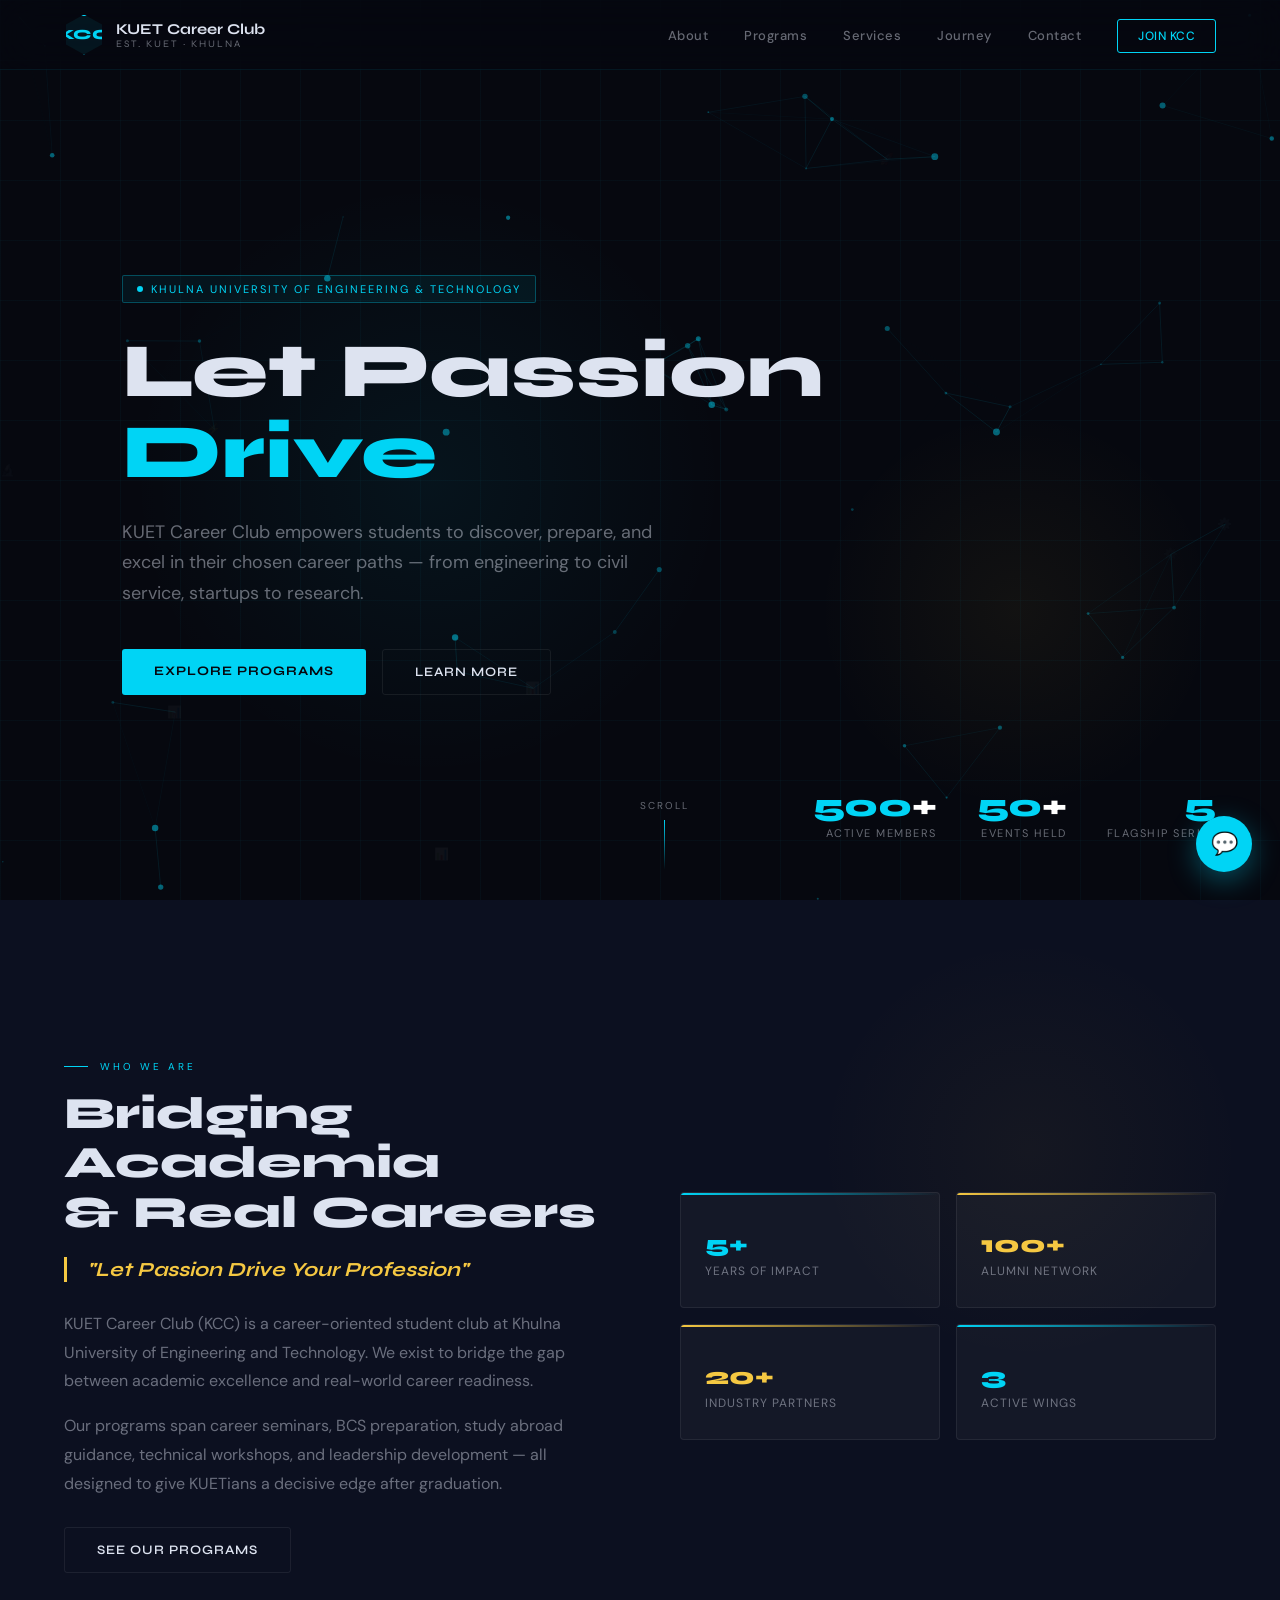
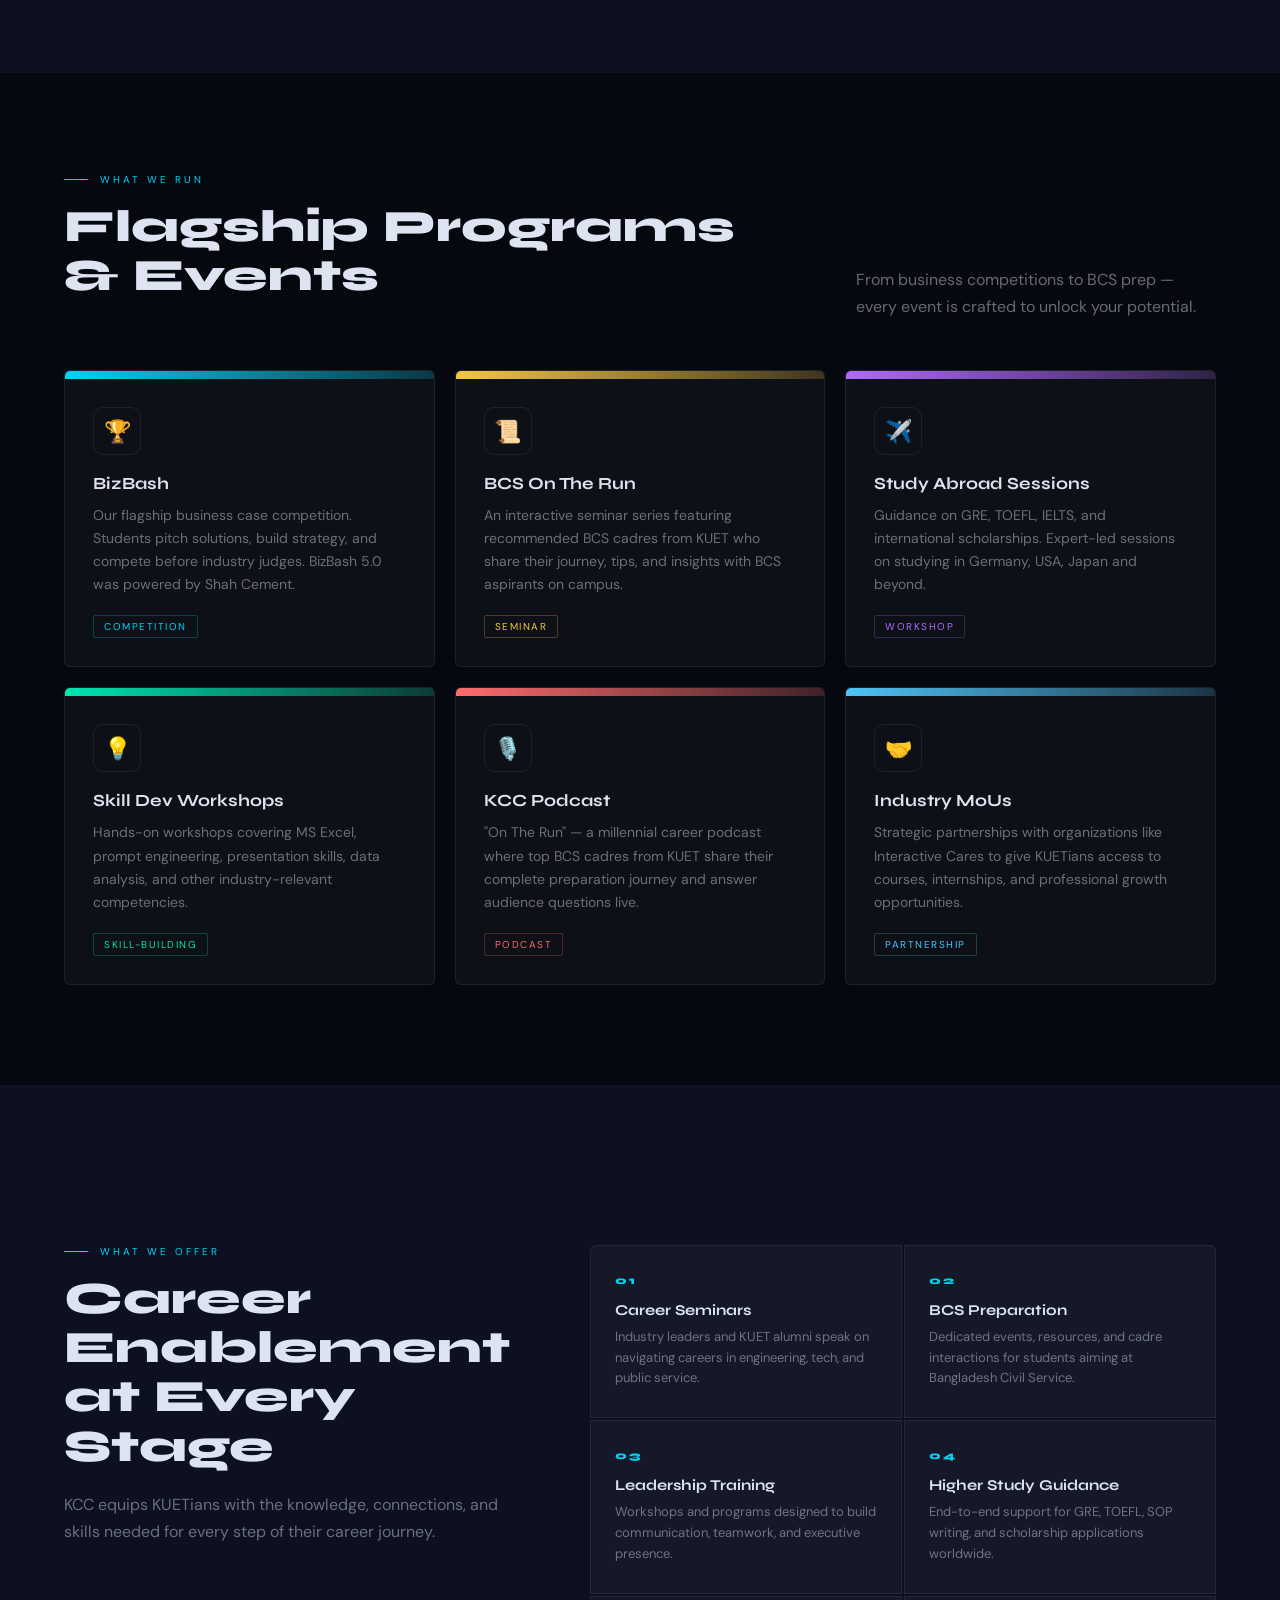
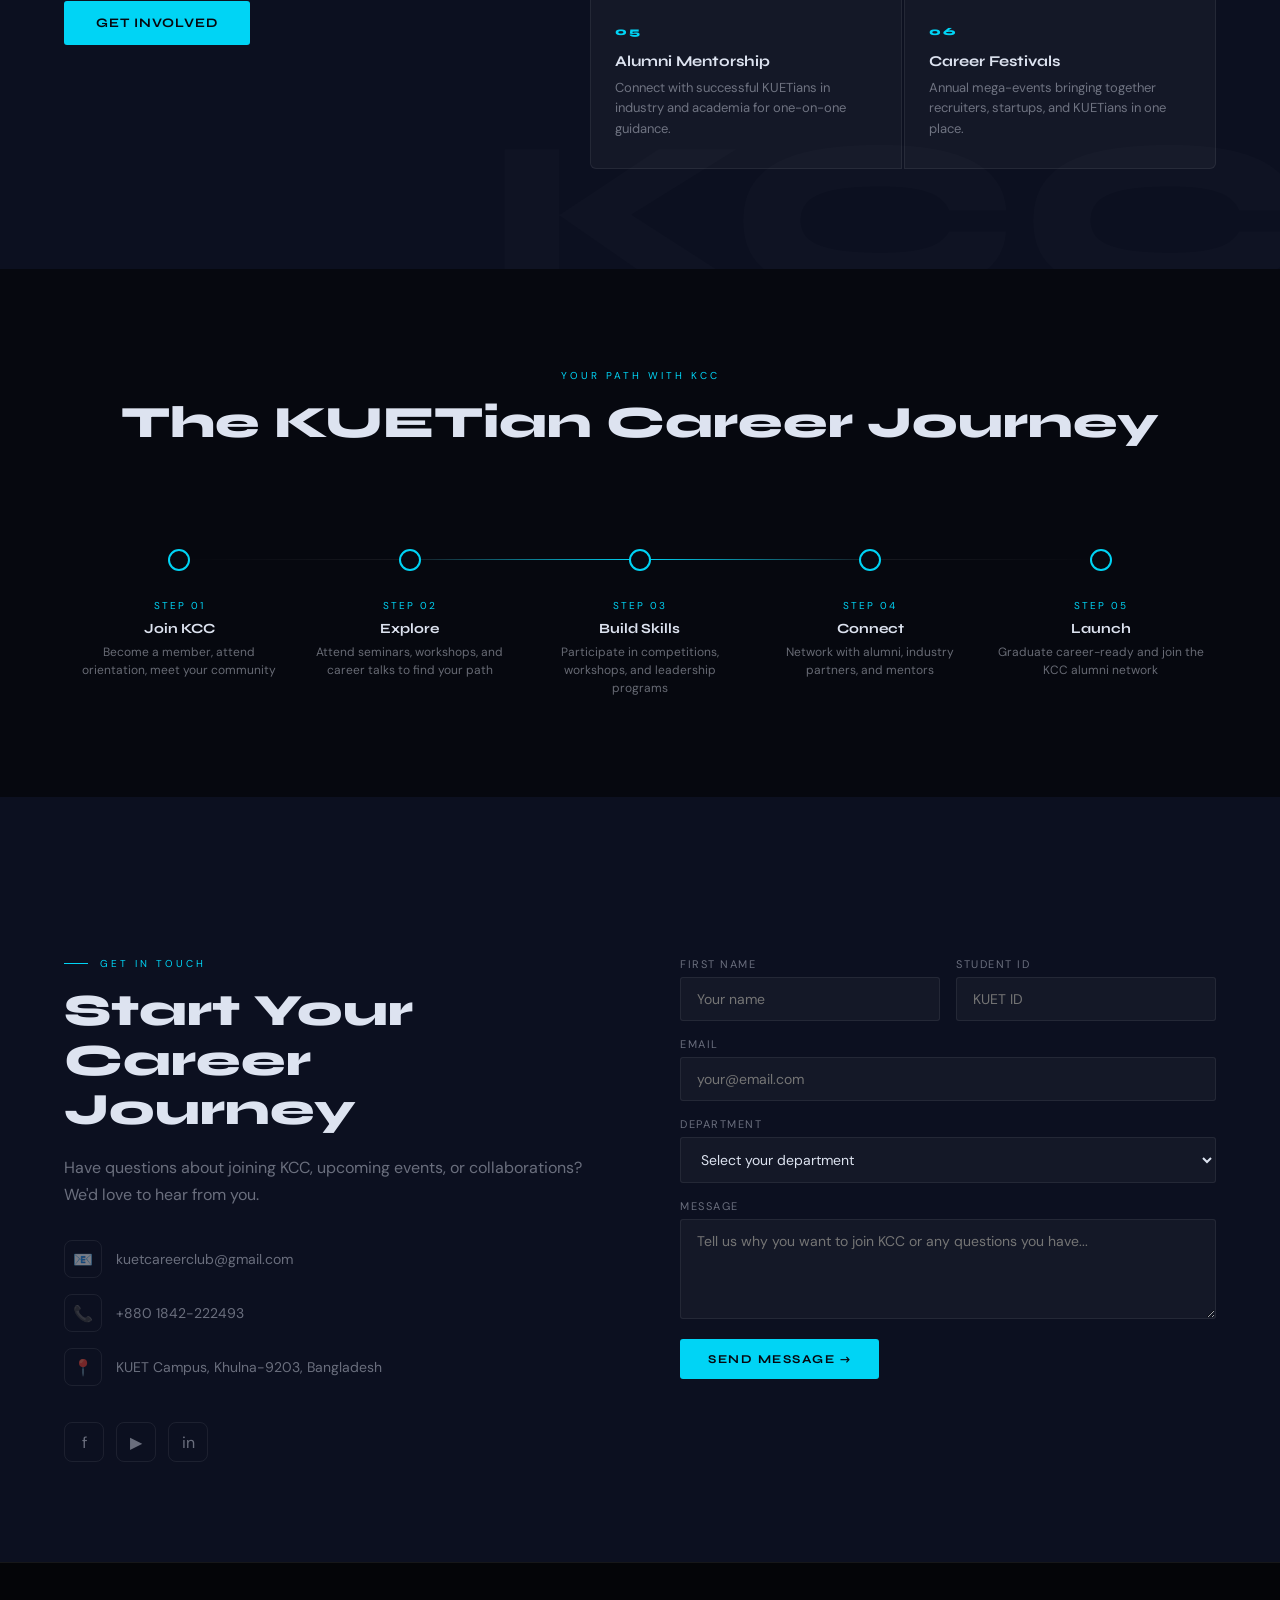
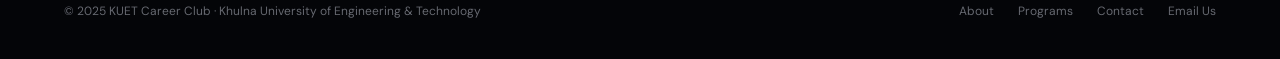
==== home.html @ a5e63f38 "Added portfolio with HTML,CSS,JS" ====
<!doctype html>
<html lang="en">
  <head>
    <meta charset="UTF-8" />
    <meta name="viewport" content="width=device-width, initial-scale=1.0" />
    <title>KUET Career Club — Let Passion Drive Your Profession</title>
    <link
      href="https://fonts.googleapis.com/css2?family=Syne:wght@400;600;700;800&family=DM+Sans:ital,opsz,wght@0,9..40,300;0,9..40,400;0,9..40,500;0,9..40,600;1,9..40,400&display=swap"
      rel="stylesheet"
    />
    <style>
      :root {
        --bg: #06080f;
        --surface: #0c1020;
        --card: rgba(255, 255, 255, 0.035);
        --card-border: rgba(255, 255, 255, 0.07);
        --cyan: #00d4f5;
        --gold: #f5c842;
        --text: #dde3f0;
        --muted: rgba(221, 227, 240, 0.45);
        --nav-h: 70px;
      }
      *,
      *::before,
      *::after {
        box-sizing: border-box;
        margin: 0;
        padding: 0;
      }
      html {
        scroll-behavior: smooth;
      }
      body {
        font-family: "DM Sans", sans-serif;
        background: var(--bg);
        color: var(--text);
        overflow-x: hidden;
        cursor: default;
      }
      h1,
      h2,
      h3,
      h4 {
        font-family: "Syne", sans-serif;
      }

      /* ─── SCROLLBAR ─── */
      ::-webkit-scrollbar {
        width: 4px;
      }
      ::-webkit-scrollbar-track {
        background: var(--bg);
      }
      ::-webkit-scrollbar-thumb {
        background: var(--cyan);
        border-radius: 2px;
      }

      /* ─── NAV ─── */
      nav {
        position: fixed;
        top: 0;
        left: 0;
        right: 0;
        z-index: 1000;
        height: var(--nav-h);
        display: flex;
        align-items: center;
        justify-content: space-between;
        padding: 0 5%;
        background: rgba(6, 8, 15, 0.6);
        backdrop-filter: blur(20px);
        border-bottom: 1px solid rgba(0, 212, 245, 0.08);
        transition: background 0.3s;
      }
      nav.scrolled {
        background: rgba(6, 8, 15, 0.92);
      }
      .nav-logo {
        display: flex;
        align-items: center;
        gap: 12px;
        text-decoration: none;
      }
      .nav-logo-mark {
        width: 40px;
        height: 40px;
        border: 1.5px solid var(--cyan);
        display: flex;
        align-items: center;
        justify-content: center;
        font-family: "Syne", sans-serif;
        font-weight: 800;
        font-size: 14px;
        color: var(--cyan);
        position: relative;
        clip-path: polygon(50% 0%, 95% 25%, 95% 75%, 50% 100%, 5% 75%, 5% 25%);
        background: rgba(0, 212, 245, 0.07);
        letter-spacing: 0.5px;
      }
      .nav-logo-text {
        font-family: "Syne", sans-serif;
        font-weight: 700;
        font-size: 15px;
        color: var(--text);
        line-height: 1.2;
      }
      .nav-logo-text span {
        display: block;
        font-size: 10px;
        color: var(--muted);
        font-weight: 400;
        letter-spacing: 2px;
        text-transform: uppercase;
      }
      .nav-links {
        display: flex;
        align-items: center;
        gap: 36px;
        list-style: none;
      }
      .nav-links a {
        color: var(--muted);
        text-decoration: none;
        font-size: 13px;
        letter-spacing: 0.5px;
        font-weight: 500;
        transition: color 0.2s;
        position: relative;
      }
      .nav-links a::after {
        content: "";
        position: absolute;
        bottom: -4px;
        left: 0;
        width: 0;
        height: 1px;
        background: var(--cyan);
        transition: width 0.25s;
      }
      .nav-links a:hover {
        color: var(--text);
      }
      .nav-links a:hover::after {
        width: 100%;
      }
      .nav-cta {
        background: transparent;
        border: 1px solid var(--cyan);
        color: var(--cyan) !important;
        padding: 8px 20px;
        border-radius: 3px;
        font-size: 12px !important;
        letter-spacing: 1px;
        text-transform: uppercase;
        transition:
          background 0.2s,
          color 0.2s !important;
        cursor: pointer;
        text-decoration: none;
      }
      .nav-cta:hover {
        background: var(--cyan) !important;
        color: var(--bg) !important;
      }
      .nav-cta::after {
        display: none !important;
      }

      /* ─── HERO ─── */
      #hero {
        position: relative;
        min-height: 100vh;
        display: flex;
        align-items: center;
        overflow: hidden;
      }
      #hero-canvas {
        position: absolute;
        inset: 0;
        width: 100%;
        height: 100%;
        pointer-events: none;
      }
      .hero-grid-overlay {
        position: absolute;
        inset: 0;
        background-image:
          linear-gradient(rgba(0, 212, 245, 0.03) 1px, transparent 1px),
          linear-gradient(90deg, rgba(0, 212, 245, 0.03) 1px, transparent 1px);
        background-size: 60px 60px;
        pointer-events: none;
      }
      .hero-glow {
        position: absolute;
        top: 20%;
        left: 10%;
        width: 600px;
        height: 600px;
        background: radial-gradient(
          circle,
          rgba(0, 212, 245, 0.06) 0%,
          transparent 70%
        );
        pointer-events: none;
      }
      .hero-glow-2 {
        position: absolute;
        bottom: 10%;
        right: 5%;
        width: 400px;
        height: 400px;
        background: radial-gradient(
          circle,
          rgba(245, 200, 66, 0.05) 0%,
          transparent 70%
        );
        pointer-events: none;
      }
      .hero-content {
        position: relative;
        z-index: 2;
        padding: 0 5%;
        padding-top: var(--nav-h);
        max-width: 900px;
      }
      .hero-badge {
        display: inline-flex;
        align-items: center;
        gap: 8px;
        border: 1px solid rgba(0, 212, 245, 0.3);
        background: rgba(0, 212, 245, 0.06);
        padding: 6px 14px;
        border-radius: 2px;
        font-size: 11px;
        letter-spacing: 2px;
        text-transform: uppercase;
        color: var(--cyan);
        margin-bottom: 28px;
        animation: fadeUp 0.8s ease both;
      }
      .hero-badge-dot {
        width: 6px;
        height: 6px;
        border-radius: 50%;
        background: var(--cyan);
        animation: pulse 2s infinite;
      }
      @keyframes pulse {
        0%,
        100% {
          opacity: 1;
          transform: scale(1);
        }
        50% {
          opacity: 0.4;
          transform: scale(0.7);
        }
      }
      .hero-title {
        font-size: clamp(42px, 6vw, 80px);
        font-weight: 800;
        line-height: 1.05;
        margin-bottom: 24px;
        animation: fadeUp 0.8s 0.1s ease both;
      }
      .hero-title .line {
        display: block;
      }
      .hero-title .accent {
        color: var(--cyan);
        position: relative;
      }
      .hero-title .gold {
        color: var(--gold);
      }
      .hero-sub {
        font-size: 18px;
        color: var(--muted);
        line-height: 1.7;
        max-width: 540px;
        margin-bottom: 40px;
        animation: fadeUp 0.8s 0.2s ease both;
      }
      .hero-actions {
        display: flex;
        gap: 16px;
        flex-wrap: wrap;
        animation: fadeUp 0.8s 0.3s ease both;
      }
      .btn-primary {
        background: var(--cyan);
        color: #06080f;
        padding: 14px 32px;
        border: none;
        font-family: "Syne", sans-serif;
        font-weight: 700;
        font-size: 13px;
        letter-spacing: 1px;
        text-transform: uppercase;
        cursor: pointer;
        border-radius: 3px;
        text-decoration: none;
        display: inline-block;
        transition:
          transform 0.2s,
          box-shadow 0.2s;
      }
      .btn-primary:hover {
        transform: translateY(-2px);
        box-shadow: 0 12px 30px rgba(0, 212, 245, 0.25);
      }
      .btn-secondary {
        background: transparent;
        color: var(--text);
        padding: 14px 32px;
        border: 1px solid var(--card-border);
        font-family: "Syne", sans-serif;
        font-weight: 600;
        font-size: 13px;
        letter-spacing: 1px;
        text-transform: uppercase;
        cursor: pointer;
        border-radius: 3px;
        text-decoration: none;
        display: inline-block;
        transition:
          border-color 0.2s,
          color 0.2s;
      }
      .btn-secondary:hover {
        border-color: rgba(255, 255, 255, 0.3);
        color: white;
      }
      .hero-stats {
        position: absolute;
        bottom: 60px;
        right: 5%;
        display: flex;
        gap: 40px;
        animation: fadeUp 0.8s 0.4s ease both;
        z-index: 2;
      }
      .hero-stat {
        text-align: right;
      }
      .hero-stat-num {
        font-family: "Syne", sans-serif;
        font-weight: 800;
        font-size: 32px;
        color: white;
        line-height: 1;
      }
      .hero-stat-num .unit {
        color: var(--cyan);
      }
      .hero-stat-label {
        font-size: 11px;
        color: var(--muted);
        letter-spacing: 1.5px;
        text-transform: uppercase;
        margin-top: 4px;
      }
      .scroll-indicator {
        position: absolute;
        bottom: 30px;
        left: 50%;
        transform: translateX(-50%);
        display: flex;
        flex-direction: column;
        align-items: center;
        gap: 8px;
        z-index: 2;
        animation: fadeUp 1s 0.6s ease both;
      }
      .scroll-indicator span {
        font-size: 10px;
        letter-spacing: 2px;
        text-transform: uppercase;
        color: var(--muted);
      }
      .scroll-line {
        width: 1px;
        height: 50px;
        background: linear-gradient(var(--cyan), transparent);
        animation: scrollLine 1.5s ease infinite;
      }
      @keyframes scrollLine {
        0% {
          opacity: 0;
          transform: scaleY(0);
          transform-origin: top;
        }
        50% {
          opacity: 1;
          transform: scaleY(1);
        }
        100% {
          opacity: 0;
          transform: scaleY(0);
          transform-origin: bottom;
        }
      }

      /* ─── SECTIONS ─── */
      section {
        padding: 100px 5%;
      }
      .section-label {
        font-size: 10px;
        letter-spacing: 3px;
        text-transform: uppercase;
        color: var(--cyan);
        margin-bottom: 16px;
        display: flex;
        align-items: center;
        gap: 12px;
      }
      .section-label::before {
        content: "";
        width: 24px;
        height: 1px;
        background: var(--cyan);
      }
      .section-title {
        font-size: clamp(28px, 3.5vw, 46px);
        font-weight: 800;
        line-height: 1.1;
        margin-bottom: 20px;
      }
      .section-sub {
        font-size: 16px;
        color: var(--muted);
        line-height: 1.7;
        max-width: 560px;
      }

      /* ─── ABOUT ─── */
      #about {
        background: var(--surface);
        position: relative;
        overflow: hidden;
      }
      #about::before {
        content: "";
        position: absolute;
        top: 0;
        right: 0;
        width: 500px;
        height: 500px;
        background: radial-gradient(
          circle,
          rgba(245, 200, 66, 0.04) 0%,
          transparent 60%
        );
        pointer-events: none;
      }
      .about-grid {
        display: grid;
        grid-template-columns: 1fr 1fr;
        gap: 80px;
        align-items: center;
        margin-top: 60px;
      }
      .about-text p {
        color: var(--muted);
        line-height: 1.8;
        margin-bottom: 16px;
      }
      .about-text p:last-of-type {
        margin-bottom: 28px;
      }
      .about-motto {
        font-family: "Syne", sans-serif;
        font-weight: 700;
        font-size: 20px;
        color: var(--gold);
        border-left: 3px solid var(--gold);
        padding-left: 20px;
        margin-bottom: 28px;
        font-style: italic;
      }
      .about-visual {
        position: relative;
      }
      .stats-grid {
        display: grid;
        grid-template-columns: 1fr 1fr;
        gap: 16px;
      }
      .stat-card {
        background: var(--card);
        border: 1px solid var(--card-border);
        padding: 28px 24px;
        border-radius: 4px;
        position: relative;
        overflow: hidden;
        transition:
          transform 0.3s,
          border-color 0.3s;
      }
      .stat-card:hover {
        transform: translateY(-4px);
        border-color: rgba(0, 212, 245, 0.2);
      }
      .stat-card::after {
        content: "";
        position: absolute;
        top: 0;
        left: 0;
        right: 0;
        height: 2px;
        background: linear-gradient(90deg, var(--cyan), transparent);
      }
      .stat-card.gold-accent::after {
        background: linear-gradient(90deg, var(--gold), transparent);
      }
      .stat-num {
        font-family: "Syne", sans-serif;
        font-weight: 800;
        font-size: 38px;
        color: white;
        line-height: 1;
        margin-bottom: 4px;
      }
      .stat-num .s-unit {
        font-size: 24px;
        color: var(--cyan);
      }
      .stat-card.gold-accent .stat-num .s-unit {
        color: var(--gold);
      }
      .stat-label {
        font-size: 12px;
        color: var(--muted);
        letter-spacing: 1px;
        text-transform: uppercase;
      }

      /* ─── PROGRAMS ─── */
      #programs {
        position: relative;
      }
      .programs-header {
        display: flex;
        justify-content: space-between;
        align-items: flex-end;
        margin-bottom: 50px;
        flex-wrap: wrap;
        gap: 20px;
      }
      .programs-grid {
        display: grid;
        grid-template-columns: repeat(auto-fit, minmax(280px, 1fr));
        gap: 20px;
      }
      .program-card {
        background: var(--card);
        border: 1px solid var(--card-border);
        border-radius: 6px;
        overflow: hidden;
        transition:
          transform 0.3s,
          border-color 0.3s;
        cursor: pointer;
      }
      .program-card:hover {
        transform: translateY(-6px);
        border-color: rgba(0, 212, 245, 0.15);
      }
      .program-card:hover .card-icon-wrap {
        border-color: var(--cyan);
      }
      .program-visual {
        height: 8px;
        background: linear-gradient(90deg, var(--cyan), rgba(0, 212, 245, 0.2));
      }
      .program-card:nth-child(2) .program-visual {
        background: linear-gradient(
          90deg,
          var(--gold),
          rgba(245, 200, 66, 0.2)
        );
      }
      .program-card:nth-child(3) .program-visual {
        background: linear-gradient(90deg, #b06aff, rgba(176, 106, 255, 0.2));
      }
      .program-card:nth-child(4) .program-visual {
        background: linear-gradient(90deg, #00e5b0, rgba(0, 229, 176, 0.2));
      }
      .program-card:nth-child(5) .program-visual {
        background: linear-gradient(90deg, #ff6b6b, rgba(255, 107, 107, 0.2));
      }
      .program-card:nth-child(6) .program-visual {
        background: linear-gradient(90deg, #4fc3f7, rgba(79, 195, 247, 0.2));
      }
      .program-body {
        padding: 28px;
      }
      .card-icon-wrap {
        width: 48px;
        height: 48px;
        border: 1px solid var(--card-border);
        border-radius: 10px;
        display: flex;
        align-items: center;
        justify-content: center;
        font-size: 22px;
        margin-bottom: 18px;
        transition: border-color 0.3s;
      }
      .program-body h3 {
        font-size: 17px;
        font-weight: 700;
        margin-bottom: 10px;
      }
      .program-body p {
        font-size: 14px;
        color: var(--muted);
        line-height: 1.65;
        margin-bottom: 18px;
      }
      .program-tag {
        display: inline-block;
        font-size: 10px;
        letter-spacing: 1.5px;
        text-transform: uppercase;
        color: var(--cyan);
        border: 1px solid rgba(0, 212, 245, 0.25);
        padding: 4px 10px;
        border-radius: 2px;
      }
      .program-card:nth-child(2) .program-tag {
        color: var(--gold);
        border-color: rgba(245, 200, 66, 0.25);
      }

      /* ─── SERVICES / WHAT WE DO ─── */
      #services {
        background: var(--surface);
        position: relative;
        overflow: hidden;
      }
      #services::after {
        content: "KCC";
        position: absolute;
        right: -30px;
        bottom: -60px;
        font-family: "Syne", sans-serif;
        font-weight: 800;
        font-size: 220px;
        color: rgba(255, 255, 255, 0.015);
        pointer-events: none;
        user-select: none;
        line-height: 1;
      }
      .services-layout {
        display: grid;
        grid-template-columns: 1fr 2fr;
        gap: 80px;
        margin-top: 60px;
        align-items: start;
      }
      .services-intro .section-sub {
        margin-bottom: 32px;
      }
      .services-list {
        display: grid;
        grid-template-columns: 1fr 1fr;
        gap: 2px;
      }
      .service-item {
        background: var(--card);
        padding: 28px 24px;
        border: 1px solid var(--card-border);
        transition: background 0.3s;
        cursor: default;
      }
      .service-item:hover {
        background: rgba(255, 255, 255, 0.06);
      }
      .service-item:first-child {
        border-radius: 6px 0 0 0;
      }
      .service-item:nth-child(2) {
        border-radius: 0 6px 0 0;
      }
      .service-item:nth-last-child(2) {
        border-radius: 0 0 0 6px;
      }
      .service-item:last-child {
        border-radius: 0 0 6px 0;
      }
      .service-num {
        font-family: "Syne", sans-serif;
        font-weight: 800;
        font-size: 11px;
        color: var(--cyan);
        letter-spacing: 2px;
        margin-bottom: 14px;
      }
      .service-item h4 {
        font-size: 15px;
        font-weight: 700;
        margin-bottom: 8px;
      }
      .service-item p {
        font-size: 13px;
        color: var(--muted);
        line-height: 1.6;
      }

      /* ─── CAREER PATH ─── */
      #journey {
        position: relative;
        overflow: hidden;
      }
      .journey-title-wrap {
        text-align: center;
        margin-bottom: 70px;
      }
      .journey-title-wrap .section-label {
        justify-content: center;
      }
      .journey-title-wrap .section-label::before {
        display: none;
      }
      .timeline {
        position: relative;
        display: grid;
        grid-template-columns: repeat(5, 1fr);
        gap: 0;
      }
      .timeline::before {
        content: "";
        position: absolute;
        top: 42px;
        left: 10%;
        right: 10%;
        height: 1px;
        background: linear-gradient(
          90deg,
          transparent,
          var(--card-border),
          var(--cyan),
          var(--card-border),
          transparent
        );
      }
      .tl-item {
        text-align: center;
        padding: 0 10px;
        position: relative;
      }
      .tl-dot {
        width: 22px;
        height: 22px;
        border-radius: 50%;
        border: 2px solid var(--cyan);
        background: var(--bg);
        margin: 32px auto 28px;
        position: relative;
        z-index: 1;
        transition:
          background 0.3s,
          transform 0.3s;
        cursor: pointer;
      }
      .tl-dot::after {
        content: "";
        position: absolute;
        inset: 4px;
        border-radius: 50%;
        background: var(--cyan);
        opacity: 0;
        transition: opacity 0.3s;
      }
      .tl-item:hover .tl-dot {
        transform: scale(1.3);
        background: rgba(0, 212, 245, 0.1);
      }
      .tl-item:hover .tl-dot::after {
        opacity: 1;
      }
      .tl-step {
        font-size: 10px;
        letter-spacing: 2px;
        text-transform: uppercase;
        color: var(--cyan);
        margin-bottom: 8px;
      }
      .tl-item h4 {
        font-size: 14px;
        font-weight: 700;
        margin-bottom: 6px;
      }
      .tl-item p {
        font-size: 12px;
        color: var(--muted);
        line-height: 1.5;
      }

      /* ─── CONTACT ─── */
      #contact {
        background: var(--surface);
      }
      .contact-grid {
        display: grid;
        grid-template-columns: 1fr 1fr;
        gap: 80px;
        margin-top: 60px;
        align-items: start;
      }
      .contact-info h3 {
        font-size: 24px;
        font-weight: 700;
        margin-bottom: 24px;
      }
      .contact-info p {
        color: var(--muted);
        line-height: 1.7;
        margin-bottom: 32px;
      }
      .contact-items {
        display: flex;
        flex-direction: column;
        gap: 16px;
        margin-bottom: 36px;
      }
      .contact-item {
        display: flex;
        align-items: center;
        gap: 14px;
        font-size: 14px;
        color: var(--muted);
      }
      .contact-item-icon {
        width: 38px;
        height: 38px;
        flex-shrink: 0;
        border: 1px solid var(--card-border);
        border-radius: 8px;
        display: flex;
        align-items: center;
        justify-content: center;
        font-size: 16px;
      }
      .social-links {
        display: flex;
        gap: 12px;
      }
      .social-link {
        width: 40px;
        height: 40px;
        border: 1px solid var(--card-border);
        border-radius: 8px;
        display: flex;
        align-items: center;
        justify-content: center;
        font-size: 16px;
        color: var(--muted);
        text-decoration: none;
        transition:
          border-color 0.2s,
          color 0.2s,
          transform 0.2s;
      }
      .social-link:hover {
        border-color: var(--cyan);
        color: var(--cyan);
        transform: translateY(-3px);
      }
      .contact-form {
        display: flex;
        flex-direction: column;
        gap: 16px;
      }
      .form-group {
        display: flex;
        flex-direction: column;
        gap: 6px;
      }
      .form-group label {
        font-size: 11px;
        letter-spacing: 1.5px;
        text-transform: uppercase;
        color: var(--muted);
      }
      .form-group input,
      .form-group textarea,
      .form-group select {
        background: var(--card);
        border: 1px solid var(--card-border);
        color: var(--text);
        padding: 12px 16px;
        font-family: "DM Sans", sans-serif;
        font-size: 14px;
        border-radius: 3px;
        outline: none;
        transition: border-color 0.2s;
        width: 100%;
      }
      .form-group input:focus,
      .form-group textarea:focus,
      .form-group select:focus {
        border-color: rgba(0, 212, 245, 0.4);
      }
      .form-group textarea {
        resize: vertical;
        min-height: 100px;
      }
      .form-row {
        display: grid;
        grid-template-columns: 1fr 1fr;
        gap: 16px;
      }
      .form-submit {
        background: var(--cyan);
        color: #06080f;
        padding: 13px 28px;
        border: none;
        font-family: "Syne", sans-serif;
        font-weight: 700;
        font-size: 12px;
        letter-spacing: 1.5px;
        text-transform: uppercase;
        cursor: pointer;
        border-radius: 3px;
        transition:
          opacity 0.2s,
          transform 0.2s;
        margin-top: 4px;
        align-self: flex-start;
      }
      .form-submit:hover {
        opacity: 0.85;
        transform: translateY(-2px);
      }

      /* ─── FOOTER ─── */
      footer {
        background: #040508;
        padding: 40px 5%;
        border-top: 1px solid var(--card-border);
        display: flex;
        justify-content: space-between;
        align-items: center;
        flex-wrap: wrap;
        gap: 20px;
      }
      footer p {
        font-size: 12px;
        color: var(--muted);
      }
      .footer-links {
        display: flex;
        gap: 24px;
      }
      .footer-links a {
        font-size: 12px;
        color: var(--muted);
        text-decoration: none;
        transition: color 0.2s;
      }
      .footer-links a:hover {
        color: var(--cyan);
      }

      /* ─── CHATBOT ─── */
      .chat-trigger {
        position: fixed;
        bottom: 28px;
        right: 28px;
        z-index: 2000;
        width: 56px;
        height: 56px;
        background: var(--cyan);
        color: #06080f;
        border: none;
        border-radius: 50%;
        font-size: 22px;
        cursor: pointer;
        display: flex;
        align-items: center;
        justify-content: center;
        box-shadow: 0 8px 28px rgba(0, 212, 245, 0.35);
        transition:
          transform 0.3s,
          box-shadow 0.3s;
      }
      .chat-trigger:hover {
        transform: scale(1.1);
        box-shadow: 0 12px 36px rgba(0, 212, 245, 0.5);
      }
      .chat-trigger.open {
        background: #ff5f6d;
        box-shadow: 0 8px 28px rgba(255, 95, 109, 0.35);
      }
      .chat-window {
        position: fixed;
        bottom: 96px;
        right: 28px;
        z-index: 1999;
        width: 360px;
        height: 520px;
        background: #0c1120;
        border: 1px solid rgba(0, 212, 245, 0.15);
        border-radius: 12px;
        display: flex;
        flex-direction: column;
        overflow: hidden;
        transform: scale(0.95) translateY(16px);
        opacity: 0;
        pointer-events: none;
        transition:
          transform 0.3s,
          opacity 0.3s;
        box-shadow: 0 24px 60px rgba(0, 0, 0, 0.6);
      }
      .chat-window.visible {
        transform: scale(1) translateY(0);
        opacity: 1;
        pointer-events: all;
      }
      .chat-header {
        background: rgba(0, 212, 245, 0.06);
        border-bottom: 1px solid rgba(0, 212, 245, 0.1);
        padding: 16px 18px;
        display: flex;
        align-items: center;
        gap: 12px;
      }
      .chat-avatar {
        width: 36px;
        height: 36px;
        border-radius: 50%;
        background: var(--cyan);
        display: flex;
        align-items: center;
        justify-content: center;
        font-family: "Syne", sans-serif;
        font-weight: 800;
        font-size: 12px;
        color: #06080f;
        flex-shrink: 0;
        position: relative;
      }
      .chat-avatar::after {
        content: "";
        position: absolute;
        bottom: 1px;
        right: 1px;
        width: 8px;
        height: 8px;
        border-radius: 50%;
        background: #00e676;
        border: 2px solid #0c1120;
      }
      .chat-header-info h4 {
        font-size: 14px;
        font-weight: 700;
        margin-bottom: 2px;
      }
      .chat-header-info span {
        font-size: 11px;
        color: var(--muted);
      }
      .chat-messages {
        flex: 1;
        overflow-y: auto;
        padding: 16px;
        display: flex;
        flex-direction: column;
        gap: 12px;
        scrollbar-width: thin;
        scrollbar-color: rgba(255, 255, 255, 0.1) transparent;
      }
      .msg {
        display: flex;
        gap: 8px;
        align-items: flex-end;
      }
      .msg.user {
        flex-direction: row-reverse;
      }
      .msg-bubble {
        max-width: 78%;
        padding: 10px 14px;
        font-size: 13px;
        line-height: 1.55;
        border-radius: 12px;
      }
      .msg.bot .msg-bubble {
        background: rgba(255, 255, 255, 0.05);
        border: 1px solid rgba(255, 255, 255, 0.06);
        border-radius: 12px 12px 12px 3px;
        color: var(--text);
      }
      .msg.user .msg-bubble {
        background: var(--cyan);
        color: #06080f;
        border-radius: 12px 12px 3px 12px;
        font-weight: 500;
      }
      .msg-bot-icon {
        width: 26px;
        height: 26px;
        flex-shrink: 0;
        border-radius: 50%;
        background: rgba(0, 212, 245, 0.12);
        border: 1px solid rgba(0, 212, 245, 0.2);
        display: flex;
        align-items: center;
        justify-content: center;
        font-size: 12px;
        margin-bottom: 2px;
      }
      .typing-dots {
        display: flex;
        gap: 4px;
        padding: 12px 14px;
      }
      .typing-dots span {
        width: 6px;
        height: 6px;
        border-radius: 50%;
        background: var(--cyan);
        opacity: 0.6;
        animation: typingDot 1.2s infinite;
      }
      .typing-dots span:nth-child(2) {
        animation-delay: 0.2s;
      }
      .typing-dots span:nth-child(3) {
        animation-delay: 0.4s;
      }
      @keyframes typingDot {
        0%,
        60%,
        100% {
          transform: translateY(0);
          opacity: 0.4;
        }
        30% {
          transform: translateY(-5px);
          opacity: 1;
        }
      }
      .chat-quick-btns {
        padding: 8px 16px;
        display: flex;
        gap: 6px;
        flex-wrap: wrap;
        border-top: 1px solid rgba(255, 255, 255, 0.04);
      }
      .quick-btn {
        background: rgba(0, 212, 245, 0.07);
        border: 1px solid rgba(0, 212, 245, 0.15);
        color: var(--cyan);
        font-size: 11px;
        padding: 5px 10px;
        border-radius: 20px;
        cursor: pointer;
        transition: background 0.2s;
        font-family: "DM Sans", sans-serif;
      }
      .quick-btn:hover {
        background: rgba(0, 212, 245, 0.15);
      }
      .chat-input-wrap {
        padding: 12px 16px;
        border-top: 1px solid rgba(255, 255, 255, 0.06);
        display: flex;
        gap: 8px;
        align-items: center;
      }
      .chat-input {
        flex: 1;
        background: rgba(255, 255, 255, 0.04);
        border: 1px solid rgba(255, 255, 255, 0.08);
        border-radius: 20px;
        padding: 9px 16px;
        color: var(--text);
        font-family: "DM Sans", sans-serif;
        font-size: 13px;
        outline: none;
        transition: border-color 0.2s;
      }
      .chat-input:focus {
        border-color: rgba(0, 212, 245, 0.3);
      }
      .chat-input::placeholder {
        color: var(--muted);
      }
      .chat-send {
        width: 36px;
        height: 36px;
        flex-shrink: 0;
        background: var(--cyan);
        border: none;
        border-radius: 50%;
        color: #06080f;
        font-size: 14px;
        cursor: pointer;
        display: flex;
        align-items: center;
        justify-content: center;
        transition:
          transform 0.2s,
          opacity 0.2s;
      }
      .chat-send:hover {
        transform: scale(1.1);
      }
      .chat-send:disabled {
        opacity: 0.4;
        cursor: not-allowed;
        transform: none;
      }

      /* ─── ANIMATIONS ─── */
      @keyframes fadeUp {
        from {
          opacity: 0;
          transform: translateY(24px);
        }
        to {
          opacity: 1;
          transform: translateY(0);
        }
      }
      .reveal {
        opacity: 0;
        transform: translateY(30px);
        transition:
          opacity 0.7s ease,
          transform 0.7s ease;
      }
      .reveal.in {
        opacity: 1;
        transform: translateY(0);
      }

      /* ─── MOBILE ─── */
      @media (max-width: 768px) {
        .about-grid,
        .services-layout,
        .contact-grid {
          grid-template-columns: 1fr;
          gap: 40px;
        }
        .timeline {
          grid-template-columns: 1fr;
        }
        .timeline::before {
          display: none;
        }
        .hero-stats {
          position: relative;
          bottom: auto;
          right: auto;
          flex-wrap: wrap;
          gap: 24px;
          margin-top: 40px;
        }
        .hero-stats .hero-stat {
          text-align: left;
        }
        .nav-links {
          display: none;
        }
        .services-list {
          grid-template-columns: 1fr;
        }
        .form-row {
          grid-template-columns: 1fr;
        }
      }
    </style>
  </head>
  <body>
    <!-- NAV -->
    <nav id="main-nav">
      <a href="#" class="nav-logo">
        <div class="nav-logo-mark">KCC</div>
        <div class="nav-logo-text">
          KUET Career Club
          <span>Est. KUET · Khulna</span>
        </div>
      </a>
      <ul class="nav-links">
        <li><a href="#about">About</a></li>
        <li><a href="#programs">Programs</a></li>
        <li><a href="#services">Services</a></li>
        <li><a href="#journey">Journey</a></li>
        <li><a href="#contact">Contact</a></li>
        <li><a href="#contact" class="nav-cta">Join KCC</a></li>
      </ul>
    </nav>

    <!-- HERO -->
    <section id="hero">
      <canvas id="hero-canvas"></canvas>
      <div class="hero-grid-overlay"></div>
      <div class="hero-glow"></div>
      <div class="hero-glow-2"></div>
      <div class="hero-content">
        <div class="hero-badge">
          <div class="hero-badge-dot"></div>
          Khulna University of Engineering &amp; Technology
        </div>
        <h1 class="hero-title">
          <span class="line">Let Passion</span>
          <span class="line accent" id="typewriter-line"
            >Drive Your Profession</span
          >
        </h1>
        <p class="hero-sub">
          KUET Career Club empowers students to discover, prepare, and excel in
          their chosen career paths — from engineering to civil service,
          startups to research.
        </p>
        <div class="hero-actions">
          <a href="#programs" class="btn-primary">Explore Programs</a>
          <a href="#about" class="btn-secondary">Learn More</a>
        </div>
      </div>
      <div class="hero-stats">
        <div class="hero-stat">
          <div class="hero-stat-num" data-count="500">
            <span class="unit">500</span>+
          </div>
          <div class="hero-stat-label">Active Members</div>
        </div>
        <div class="hero-stat">
          <div class="hero-stat-num"><span class="unit">50</span>+</div>
          <div class="hero-stat-label">Events Held</div>
        </div>
        <div class="hero-stat">
          <div class="hero-stat-num"><span class="unit">5</span></div>
          <div class="hero-stat-label">Flagship Series</div>
        </div>
      </div>
      <div class="scroll-indicator">
        <span>Scroll</span>
        <div class="scroll-line"></div>
      </div>
    </section>

    <!-- ABOUT -->
    <section id="about">
      <div class="about-grid">
        <div class="about-text reveal">
          <div class="section-label">Who We Are</div>
          <h2 class="section-title">Bridging Academia<br />& Real Careers</h2>
          <div class="about-motto">"Let Passion Drive Your Profession"</div>
          <p>
            KUET Career Club (KCC) is a career-oriented student club at Khulna
            University of Engineering and Technology. We exist to bridge the gap
            between academic excellence and real-world career readiness.
          </p>
          <p>
            Our programs span career seminars, BCS preparation, study abroad
            guidance, technical workshops, and leadership development — all
            designed to give KUETians a decisive edge after graduation.
          </p>
          <a
            href="#programs"
            class="btn-secondary"
            style="display: inline-block"
            >See Our Programs</a
          >
        </div>
        <div class="about-visual reveal">
          <div class="stats-grid">
            <div class="stat-card">
              <div class="stat-num"><span class="s-unit">5+</span></div>
              <div class="stat-label">Years of Impact</div>
            </div>
            <div class="stat-card gold-accent">
              <div class="stat-num">
                <span class="s-unit" style="color: var(--gold)">100+</span>
              </div>
              <div class="stat-label">Alumni Network</div>
            </div>
            <div class="stat-card gold-accent">
              <div class="stat-num">
                <span class="s-unit" style="color: var(--gold)">20+</span>
              </div>
              <div class="stat-label">Industry Partners</div>
            </div>
            <div class="stat-card">
              <div class="stat-num"><span class="s-unit">3</span></div>
              <div class="stat-label">Active Wings</div>
            </div>
          </div>
        </div>
      </div>
    </section>

    <!-- PROGRAMS -->
    <section id="programs">
      <div class="programs-header reveal">
        <div>
          <div class="section-label">What We Run</div>
          <h2 class="section-title">Flagship Programs<br />&amp; Events</h2>
        </div>
        <p class="section-sub" style="max-width: 360px">
          From business competitions to BCS prep — every event is crafted to
          unlock your potential.
        </p>
      </div>
      <div class="programs-grid">
        <div class="program-card reveal">
          <div class="program-visual"></div>
          <div class="program-body">
            <div class="card-icon-wrap">🏆</div>
            <h3>BizBash</h3>
            <p>
              Our flagship business case competition. Students pitch solutions,
              build strategy, and compete before industry judges. BizBash 5.0
              was powered by Shah Cement.
            </p>
            <span class="program-tag">Competition</span>
          </div>
        </div>
        <div class="program-card reveal">
          <div class="program-visual"></div>
          <div class="program-body">
            <div class="card-icon-wrap">📜</div>
            <h3>BCS On The Run</h3>
            <p>
              An interactive seminar series featuring recommended BCS cadres
              from KUET who share their journey, tips, and insights with BCS
              aspirants on campus.
            </p>
            <span
              class="program-tag"
              style="color: var(--gold); border-color: rgba(245, 200, 66, 0.25)"
              >Seminar</span
            >
          </div>
        </div>
        <div class="program-card reveal">
          <div class="program-visual"></div>
          <div class="program-body">
            <div class="card-icon-wrap">✈️</div>
            <h3>Study Abroad Sessions</h3>
            <p>
              Guidance on GRE, TOEFL, IELTS, and international scholarships.
              Expert-led sessions on studying in Germany, USA, Japan and beyond.
            </p>
            <span
              class="program-tag"
              style="color: #b06aff; border-color: rgba(176, 106, 255, 0.25)"
              >Workshop</span
            >
          </div>
        </div>
        <div class="program-card reveal">
          <div class="program-visual"></div>
          <div class="program-body">
            <div class="card-icon-wrap">💡</div>
            <h3>Skill Dev Workshops</h3>
            <p>
              Hands-on workshops covering MS Excel, prompt engineering,
              presentation skills, data analysis, and other industry-relevant
              competencies.
            </p>
            <span
              class="program-tag"
              style="color: #00e5b0; border-color: rgba(0, 229, 176, 0.25)"
              >Skill-Building</span
            >
          </div>
        </div>
        <div class="program-card reveal">
          <div class="program-visual"></div>
          <div class="program-body">
            <div class="card-icon-wrap">🎙️</div>
            <h3>KCC Podcast</h3>
            <p>
              "On The Run" — a millennial career podcast where top BCS cadres
              from KUET share their complete preparation journey and answer
              audience questions live.
            </p>
            <span
              class="program-tag"
              style="color: #ff6b6b; border-color: rgba(255, 107, 107, 0.25)"
              >Podcast</span
            >
          </div>
        </div>
        <div class="program-card reveal">
          <div class="program-visual"></div>
          <div class="program-body">
            <div class="card-icon-wrap">🤝</div>
            <h3>Industry MoUs</h3>
            <p>
              Strategic partnerships with organizations like Interactive Cares
              to give KUETians access to courses, internships, and professional
              growth opportunities.
            </p>
            <span
              class="program-tag"
              style="color: #4fc3f7; border-color: rgba(79, 195, 247, 0.25)"
              >Partnership</span
            >
          </div>
        </div>
      </div>
    </section>

    <!-- SERVICES -->
    <section id="services">
      <div class="services-layout">
        <div class="services-intro reveal">
          <div class="section-label">What We Offer</div>
          <h2 class="section-title">
            Career<br />Enablement<br />at Every Stage
          </h2>
          <p class="section-sub">
            KCC equips KUETians with the knowledge, connections, and skills
            needed for every step of their career journey.
          </p>
          <a
            href="#contact"
            class="btn-primary"
            style="display: inline-block; margin-top: 24px"
            >Get Involved</a
          >
        </div>
        <div class="services-list reveal">
          <div class="service-item">
            <div class="service-num">01</div>
            <h4>Career Seminars</h4>
            <p>
              Industry leaders and KUET alumni speak on navigating careers in
              engineering, tech, and public service.
            </p>
          </div>
          <div class="service-item">
            <div class="service-num">02</div>
            <h4>BCS Preparation</h4>
            <p>
              Dedicated events, resources, and cadre interactions for students
              aiming at Bangladesh Civil Service.
            </p>
          </div>
          <div class="service-item">
            <div class="service-num">03</div>
            <h4>Leadership Training</h4>
            <p>
              Workshops and programs designed to build communication, teamwork,
              and executive presence.
            </p>
          </div>
          <div class="service-item">
            <div class="service-num">04</div>
            <h4>Higher Study Guidance</h4>
            <p>
              End-to-end support for GRE, TOEFL, SOP writing, and scholarship
              applications worldwide.
            </p>
          </div>
          <div class="service-item">
            <div class="service-num">05</div>
            <h4>Alumni Mentorship</h4>
            <p>
              Connect with successful KUETians in industry and academia for
              one-on-one guidance.
            </p>
          </div>
          <div class="service-item">
            <div class="service-num">06</div>
            <h4>Career Festivals</h4>
            <p>
              Annual mega-events bringing together recruiters, startups, and
              KUETians in one place.
            </p>
          </div>
        </div>
      </div>
    </section>

    <!-- JOURNEY / TIMELINE -->
    <section id="journey">
      <div class="journey-title-wrap reveal">
        <div class="section-label" style="justify-content: center">
          Your Path with KCC
        </div>
        <h2 class="section-title" style="text-align: center">
          The KUETian Career Journey
        </h2>
      </div>
      <div class="timeline reveal">
        <div class="tl-item">
          <div class="tl-dot"></div>
          <div class="tl-step">Step 01</div>
          <h4>Join KCC</h4>
          <p>Become a member, attend orientation, meet your community</p>
        </div>
        <div class="tl-item">
          <div class="tl-dot"></div>
          <div class="tl-step">Step 02</div>
          <h4>Explore</h4>
          <p>Attend seminars, workshops, and career talks to find your path</p>
        </div>
        <div class="tl-item">
          <div class="tl-dot"></div>
          <div class="tl-step">Step 03</div>
          <h4>Build Skills</h4>
          <p>Participate in competitions, workshops, and leadership programs</p>
        </div>
        <div class="tl-item">
          <div class="tl-dot"></div>
          <div class="tl-step">Step 04</div>
          <h4>Connect</h4>
          <p>Network with alumni, industry partners, and mentors</p>
        </div>
        <div class="tl-item">
          <div class="tl-dot"></div>
          <div class="tl-step">Step 05</div>
          <h4>Launch</h4>
          <p>Graduate career-ready and join the KCC alumni network</p>
        </div>
      </div>
    </section>

    <!-- CONTACT -->
    <section id="contact">
      <div class="contact-grid">
        <div class="contact-info reveal">
          <div class="section-label">Get In Touch</div>
          <h2 class="section-title">Start Your<br />Career Journey</h2>
          <p>
            Have questions about joining KCC, upcoming events, or
            collaborations? We'd love to hear from you.
          </p>
          <div class="contact-items">
            <div class="contact-item">
              <div class="contact-item-icon">📧</div>
              kuetcareerclub@gmail.com
            </div>
            <div class="contact-item">
              <div class="contact-item-icon">📞</div>
              +880 1842-222493
            </div>
            <div class="contact-item">
              <div class="contact-item-icon">📍</div>
              KUET Campus, Khulna-9203, Bangladesh
            </div>
          </div>
          <div class="social-links">
            <a
              href="https://facebook.com/kuetcareerclub"
              class="social-link"
              target="_blank"
              >f</a
            >
            <a
              href="https://youtube.com/c/KUETCareerClub"
              class="social-link"
              target="_blank"
              >▶</a
            >
            <a
              href="https://bd.linkedin.com/company/kuetcareerclub"
              class="social-link"
              target="_blank"
              >in</a
            >
          </div>
        </div>
        <div class="contact-form reveal">
          <div class="form-row">
            <div class="form-group">
              <label>First Name</label>
              <input type="text" placeholder="Your name" />
            </div>
            <div class="form-group">
              <label>Student ID</label>
              <input type="text" placeholder="KUET ID" />
            </div>
          </div>
          <div class="form-group">
            <label>Email</label>
            <input type="email" placeholder="your@email.com" />
          </div>
          <div class="form-group">
            <label>Department</label>
            <select>
              <option value="">Select your department</option>
              <option>CSE</option>
              <option>EEE</option>
              <option>ECE</option>
              <option>ME</option>
              <option>CE</option>
              <option>IPE</option>
              <option>URP</option>
              <option>Other</option>
            </select>
          </div>
          <div class="form-group">
            <label>Message</label>
            <textarea
              placeholder="Tell us why you want to join KCC or any questions you have..."
            ></textarea>
          </div>
          <button class="form-submit" onclick="handleFormSubmit(this)">
            Send Message →
          </button>
        </div>
      </div>
    </section>

    <!-- FOOTER -->
    <footer>
      <p>
        © 2025 KUET Career Club · Khulna University of Engineering &amp;
        Technology
      </p>
      <div class="footer-links">
        <a href="#about">About</a>
        <a href="#programs">Programs</a>
        <a href="#contact">Contact</a>
        <a href="mailto:kuetcareerclub@gmail.com">Email Us</a>
      </div>
    </footer>

    <!-- CHATBOT -->
    <button class="chat-trigger" id="chat-trigger" title="Chat with KCC Bot">
      💬
    </button>
    <div class="chat-window" id="chat-window">
      <div class="chat-header">
        <div class="chat-avatar">KC</div>
        <div class="chat-header-info">
          <h4>KCC Assistant</h4>
          <span>Ask me anything about KCC</span>
        </div>
      </div>
      <div class="chat-messages" id="chat-messages">
        <div class="msg bot">
          <div class="msg-bot-icon">🤖</div>
          <div class="msg-bubble">
            Hello! I'm the KCC Assistant 👋 I can answer questions about KUET
            Career Club — our events, how to join, programs, and more. What
            would you like to know?
          </div>
        </div>
      </div>
      <div class="chat-quick-btns">
        <button class="quick-btn" onclick="quickAsk('How do I join KCC?')">
          How to join?
        </button>
        <button
          class="quick-btn"
          onclick="quickAsk('What events does KCC organize?')"
        >
          Events
        </button>
        <button class="quick-btn" onclick="quickAsk('Tell me about BizBash')">
          BizBash
        </button>
        <button class="quick-btn" onclick="quickAsk('BCS preparation at KCC')">
          BCS prep
        </button>
      </div>
      <div class="chat-input-wrap">
        <input
          class="chat-input"
          id="chat-input"
          placeholder="Ask about KCC..."
          type="text"
        />
        <button class="chat-send" id="chat-send" onclick="sendMessage()">
          ➤
        </button>
      </div>
    </div>

    <script>
      // ─── CANVAS NETWORK ───
      (function () {
        const canvas = document.getElementById("hero-canvas");
        const ctx = canvas.getContext("2d");
        let W,
          H,
          nodes = [],
          animId;
        const NODE_COUNT = 55;
        const MAX_DIST = 160;
        const CAREER_ICONS = ["⚡", "🎯", "💼", "🚀", "📊", "🔬", "⚙️"];

        function resize() {
          W = canvas.width = canvas.offsetWidth;
          H = canvas.height = canvas.offsetHeight;
        }

        function initNodes() {
          nodes = [];
          for (let i = 0; i < NODE_COUNT; i++) {
            nodes.push({
              x: Math.random() * W,
              y: Math.random() * H,
              vx: (Math.random() - 0.5) * 0.35,
              vy: (Math.random() - 0.5) * 0.35,
              r: Math.random() * 2.5 + 1.5,
              pulse: Math.random() * Math.PI * 2,
              type: Math.random() > 0.85 ? "icon" : "dot",
              icon: CAREER_ICONS[
                Math.floor(Math.random() * CAREER_ICONS.length)
              ],
            });
          }
        }

        function draw() {
          ctx.clearRect(0, 0, W, H);
          const t = Date.now() * 0.001;
          nodes.forEach((n) => {
            n.x += n.vx;
            n.y += n.vy;
            if (n.x < 0 || n.x > W) n.vx *= -1;
            if (n.y < 0 || n.y > H) n.vy *= -1;
            n.pulse += 0.02;
          });
          for (let i = 0; i < nodes.length; i++) {
            for (let j = i + 1; j < nodes.length; j++) {
              const dx = nodes[i].x - nodes[j].x;
              const dy = nodes[i].y - nodes[j].y;
              const dist = Math.sqrt(dx * dx + dy * dy);
              if (dist < MAX_DIST) {
                const alpha = (1 - dist / MAX_DIST) * 0.18;
                ctx.beginPath();
                ctx.moveTo(nodes[i].x, nodes[i].y);
                ctx.lineTo(nodes[j].x, nodes[j].y);
                ctx.strokeStyle = `rgba(0,212,245,${alpha})`;
                ctx.lineWidth = 0.8;
                ctx.stroke();
              }
            }
          }
          nodes.forEach((n) => {
            const pulse = 0.7 + 0.3 * Math.sin(n.pulse);
            if (n.type === "icon") {
              ctx.globalAlpha = 0.15 * pulse;
              ctx.font = `${12}px sans-serif`;
              ctx.fillText(n.icon, n.x - 8, n.y + 4);
              ctx.globalAlpha = 1;
            } else {
              ctx.beginPath();
              ctx.arc(n.x, n.y, n.r * pulse, 0, Math.PI * 2);
              ctx.fillStyle = `rgba(0,212,245,${0.5 * pulse})`;
              ctx.fill();
            }
          });
          animId = requestAnimationFrame(draw);
        }

        resize();
        initNodes();
        draw();
        window.addEventListener("resize", () => {
          resize();
          initNodes();
        });
      })();

      // ─── NAV SCROLL ───
      const nav = document.getElementById("main-nav");
      window.addEventListener("scroll", () => {
        nav.classList.toggle("scrolled", window.scrollY > 50);
      });

      // ─── REVEAL ON SCROLL ───
      const reveals = document.querySelectorAll(".reveal");
      const observer = new IntersectionObserver(
        (entries) => {
          entries.forEach((e, i) => {
            if (e.isIntersecting) {
              setTimeout(() => e.target.classList.add("in"), i * 60);
            }
          });
        },
        { threshold: 0.1 },
      );
      reveals.forEach((el) => observer.observe(el));

      // ─── TYPEWRITER ───
      (function () {
        const phrases = [
          "Drive Your Profession",
          "Shape Your Future",
          "Build Your Legacy",
          "Lead With Purpose",
        ];
        const el = document.getElementById("typewriter-line");
        let pi = 0,
          ci = 0,
          deleting = false;
        function type() {
          const phrase = phrases[pi];
          if (!deleting) {
            el.textContent = phrase.slice(0, ci + 1);
            ci++;
            if (ci === phrase.length) {
              deleting = true;
              setTimeout(type, 2200);
              return;
            }
          } else {
            el.textContent = phrase.slice(0, ci - 1);
            ci--;
            if (ci === 0) {
              deleting = false;
              pi = (pi + 1) % phrases.length;
            }
          }
          setTimeout(type, deleting ? 50 : 90);
        }
        setTimeout(type, 1800);
      })();

      // ─── FORM ───
      function handleFormSubmit(btn) {
        btn.textContent = "Sending...";
        btn.disabled = true;
        setTimeout(() => {
          btn.textContent = "✓ Message Sent!";
          btn.style.background = "#00e676";
          setTimeout(() => {
            btn.textContent = "Send Message →";
            btn.disabled = false;
            btn.style.background = "";
          }, 3000);
        }, 1200);
      }

      // ─── CHATBOT ───
      let chatOpen = false;
      let chatHistory = [];
      let isSending = false;

      const chatTrigger = document.getElementById("chat-trigger");
      const chatWindow = document.getElementById("chat-window");
      const chatInput = document.getElementById("chat-input");
      const chatSend = document.getElementById("chat-send");
      const chatMsgs = document.getElementById("chat-messages");

      chatTrigger.addEventListener("click", () => {
        chatOpen = !chatOpen;
        chatWindow.classList.toggle("visible", chatOpen);
        chatTrigger.classList.toggle("open", chatOpen);
        chatTrigger.textContent = chatOpen ? "✕" : "💬";
        if (chatOpen) setTimeout(() => chatInput.focus(), 300);
      });

      chatInput.addEventListener("keydown", (e) => {
        if (e.key === "Enter" && !e.shiftKey) {
          e.preventDefault();
          sendMessage();
        }
      });

      function quickAsk(q) {
        chatInput.value = q;
        sendMessage();
      }

      function appendMsg(role, text) {
        const div = document.createElement("div");
        div.className = `msg ${role}`;
        if (role === "bot") {
          div.innerHTML = `<div class="msg-bot-icon">🤖</div><div class="msg-bubble">${text}</div>`;
        } else {
          div.innerHTML = `<div class="msg-bubble">${text}</div>`;
        }
        chatMsgs.appendChild(div);
        chatMsgs.scrollTop = chatMsgs.scrollHeight;
        return div;
      }

      function showTyping() {
        const div = document.createElement("div");
        div.className = "msg bot";
        div.id = "typing-indicator";
        div.innerHTML = `<div class="msg-bot-icon">🤖</div><div class="msg-bubble"><div class="typing-dots"><span></span><span></span><span></span></div></div>`;
        chatMsgs.appendChild(div);
        chatMsgs.scrollTop = chatMsgs.scrollHeight;
      }
      function removeTyping() {
        const t = document.getElementById("typing-indicator");
        if (t) t.remove();
      }

      async function sendMessage() {
        const text = chatInput.value.trim();
        if (!text || isSending) return;
        chatInput.value = "";
        isSending = true;
        chatSend.disabled = true;
        appendMsg("user", text);
        chatHistory.push({ role: "user", content: text });
        showTyping();

        const systemPrompt = `You are KCC Assistant, the friendly and knowledgeable AI chatbot for KUET Career Club (KCC) at Khulna University of Engineering and Technology, Bangladesh.

Key facts about KCC:
- Full name: KUET Career Club (KCC)
- Tagline: "Let Passion Drive Your Profession"
- Based at KUET, Khulna-9203, Bangladesh
- Contact: kuetcareerclub@gmail.com | +880 1842-222493
- Social: facebook.com/kuetcareerclub | youtube.com/c/KUETCareerClub | LinkedIn: kuetcareerclub
- Website has YouTube channel at youtube.com/c/KUETCareerClub

Programs & Events:
1. BizBash (flagship business case competition, currently at BizBash 5.0, sponsored by Shah Cement)
2. BCS On The Run (BCS preparation seminar featuring recommended BCS cadres from KUET)
3. Study Abroad Sessions (GRE, TOEFL, IELTS guidance, partnerships with DAAD for Germany)
4. Skill Development Workshops (MS Excel, prompt engineering, etc.)
5. KCC Podcast "On The Run" (on Spotify - BCS cadres share their journey)
6. Career Festivals and Seminars
7. MoU with Interactive Cares for student benefits

KCC provides: career seminars, BCS prep, higher study guidance, leadership training, alumni mentorship, career festivals, skill workshops.

How to join KCC: Students at KUET can reach out via email at kuetcareerclub@gmail.com or through the Facebook page, or use the contact form on the website. Membership is open to all KUET students.

Leadership: President is Md. Jubaer Rahman; Vice President is Abdullah al Naeem.

Always be helpful, warm, and concise. Use emojis occasionally. Keep responses under 120 words unless more detail is clearly needed. If asked something you don't know, suggest contacting KCC directly.`;

        try {
          const res = await fetch("https://api.anthropic.com/v1/messages", {
            method: "POST",
            headers: { "Content-Type": "application/json" },
            body: JSON.stringify({
              model: "claude-sonnet-4-20250514",
              max_tokens: 1000,
              system: systemPrompt,
              messages: chatHistory,
            }),
          });
          const data = await res.json();
          const reply =
            data.content?.map((b) => b.text || "").join("") ||
            "Sorry, I couldn't get a response. Please try again!";
          removeTyping();
          chatHistory.push({ role: "assistant", content: reply });
          appendMsg("bot", reply.replace(/\n/g, "<br>"));
        } catch {
          removeTyping();
          appendMsg(
            "bot",
            "Oops! Something went wrong. Please try again or contact us at kuetcareerclub@gmail.com 😊",
          );
        }
        isSending = false;
        chatSend.disabled = false;
      }
    </script>
  </body>
</html>
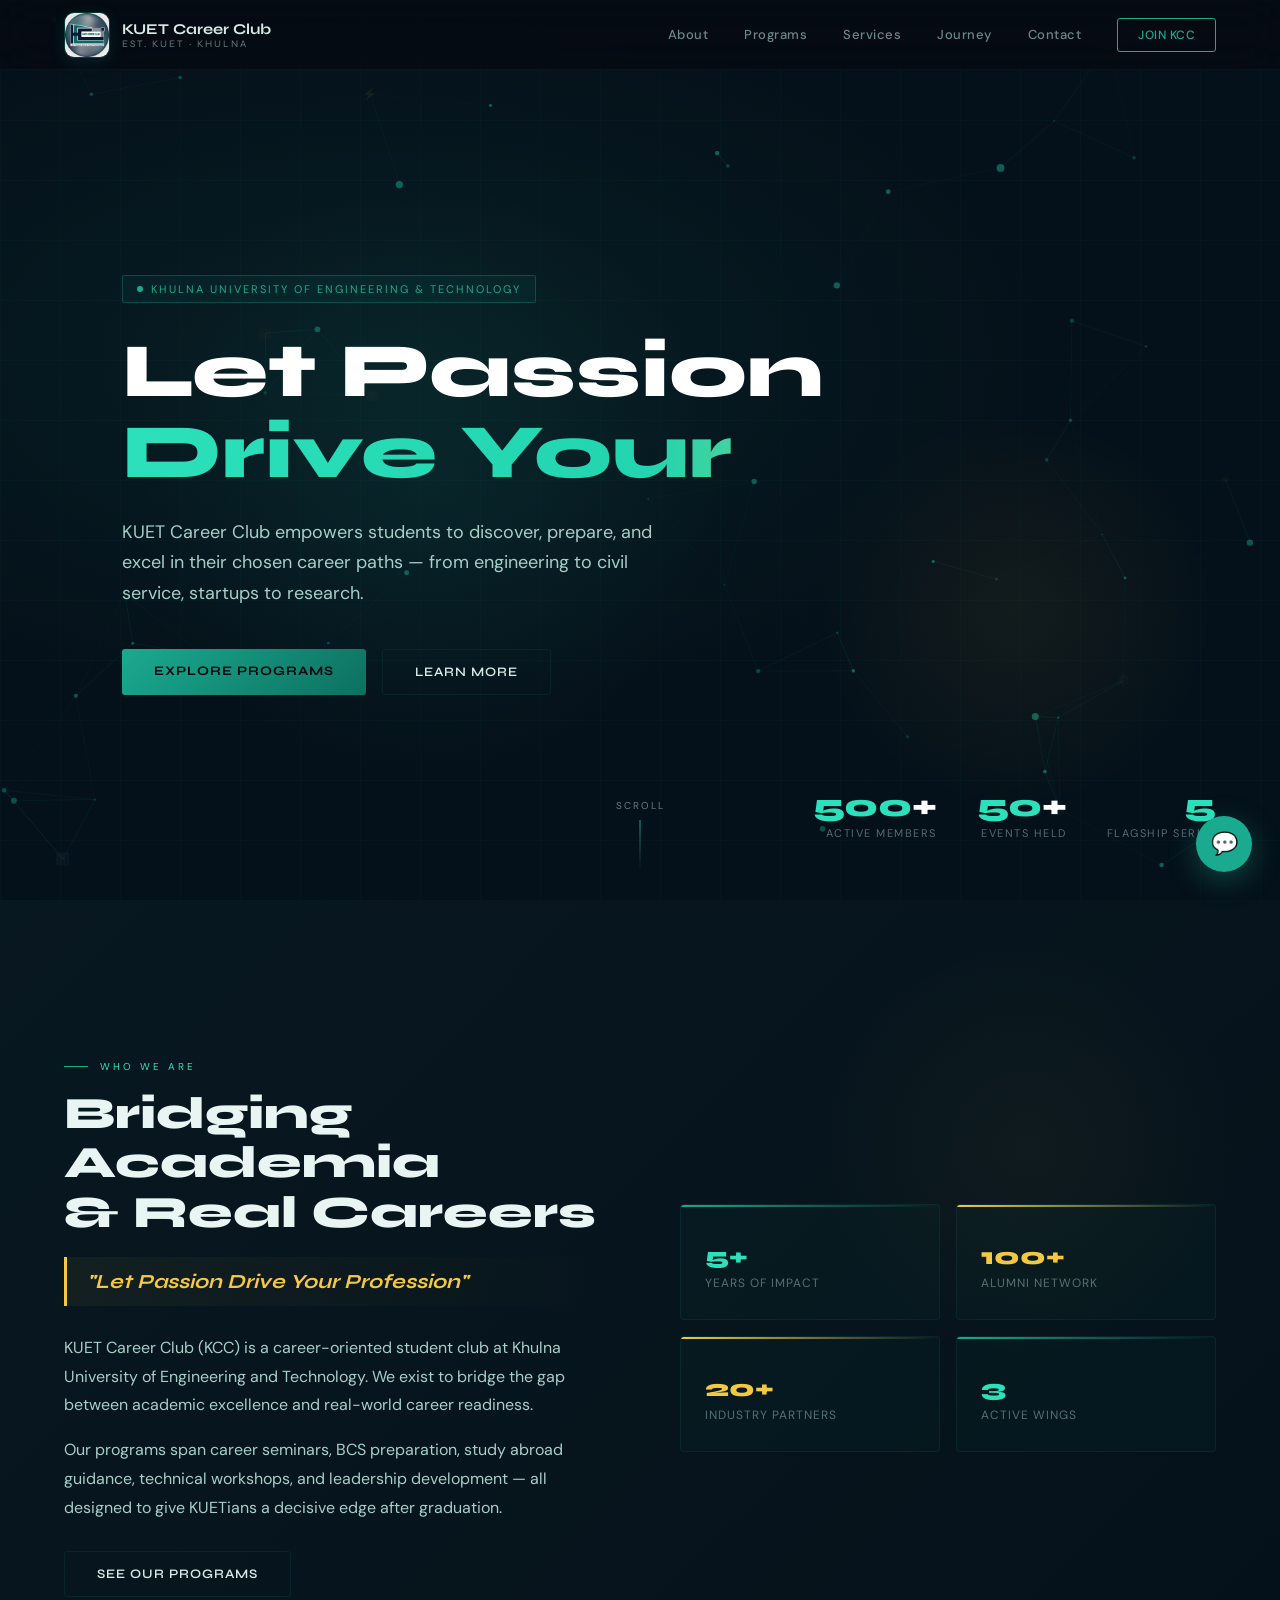
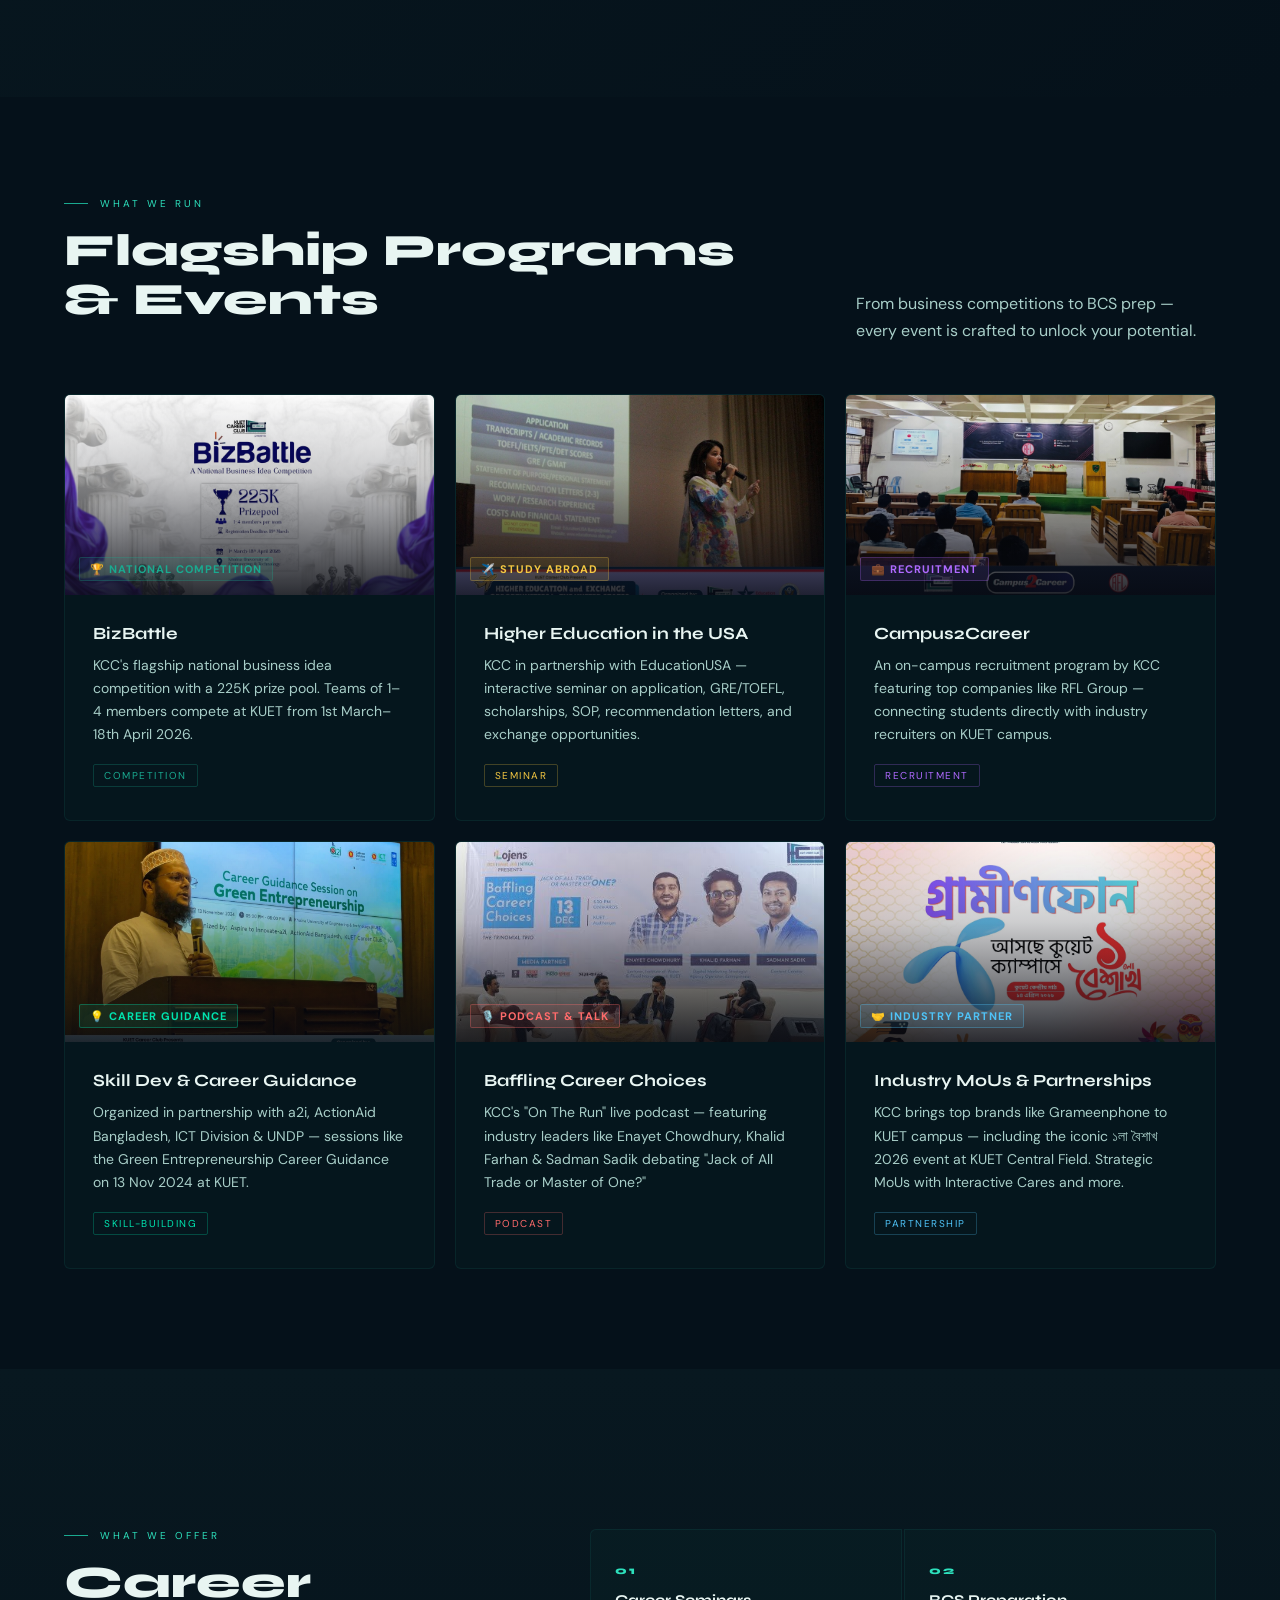
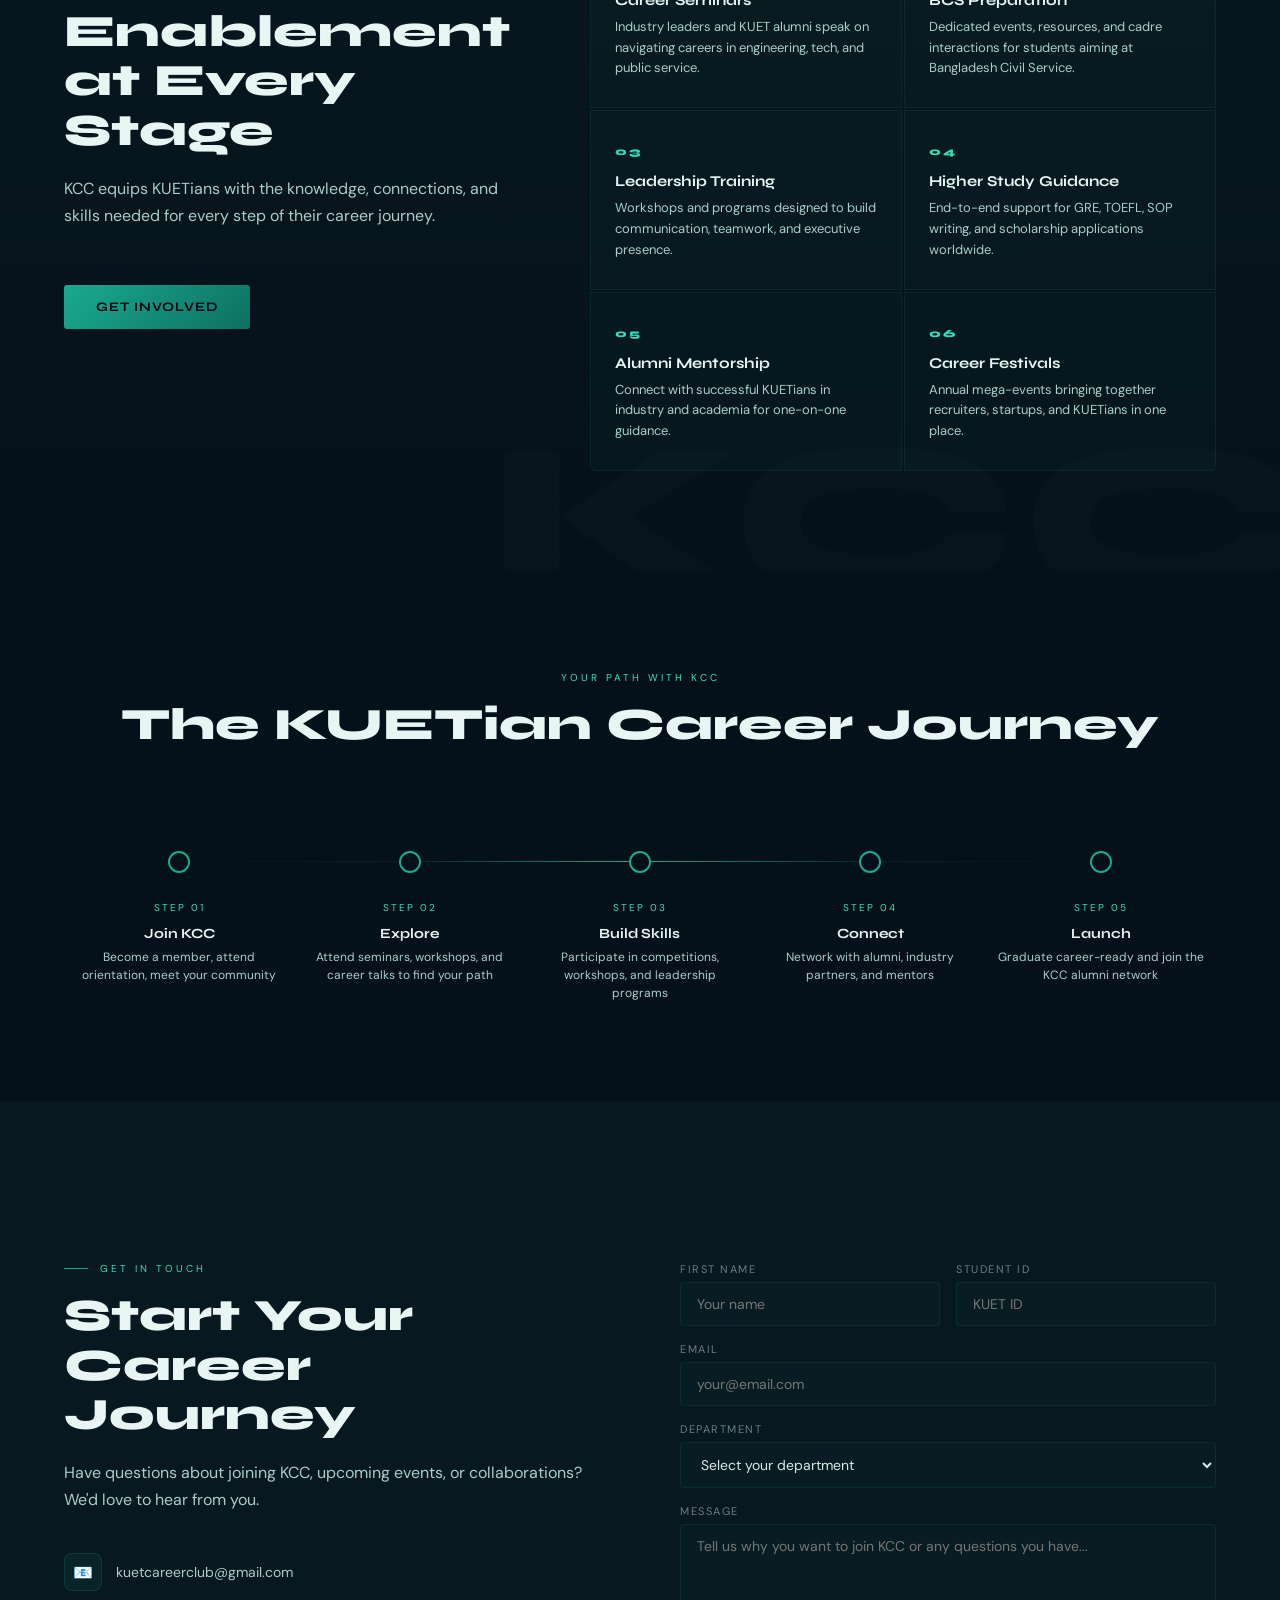
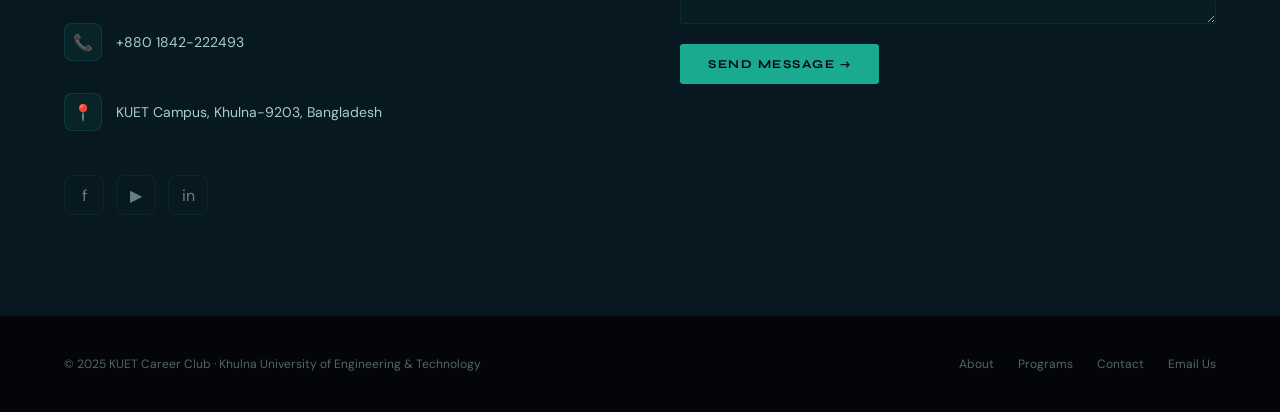
==== commit cb75143c: "Modified HTML,CSS,JS" ====
--- a/home.html
+++ b/home.html
@@ -10,14 +10,16 @@
     />
     <style>
       :root {
-        --bg: #06080f;
-        --surface: #0c1020;
-        --card: rgba(255, 255, 255, 0.035);
-        --card-border: rgba(255, 255, 255, 0.07);
-        --cyan: #00d4f5;
+        --bg: #05111a;
+        --surface: #081820;
+        --card: rgba(26, 144, 128, 0.04);
+        --card-border: rgba(26, 144, 128, 0.12);
+        --cyan: #1aaa90;
+        --cyan-light: #22d4b0;
         --gold: #f5c842;
-        --text: #dde3f0;
-        --muted: rgba(221, 227, 240, 0.45);
+        --teal-glow: rgba(26, 144, 128, 0.15);
+        --text: #d8eae6;
+        --muted: rgba(200, 230, 225, 0.5);
         --nav-h: 70px;
       }
       *,
@@ -70,7 +72,7 @@
         padding: 0 5%;
         background: rgba(6, 8, 15, 0.6);
         backdrop-filter: blur(20px);
-        border-bottom: 1px solid rgba(0, 212, 245, 0.08);
+        border-bottom: 1px solid rgba(26, 170, 144, 0.08);
         transition: background 0.3s;
       }
       nav.scrolled {
@@ -83,20 +85,18 @@
         text-decoration: none;
       }
       .nav-logo-mark {
-        width: 40px;
-        height: 40px;
-        border: 1.5px solid var(--cyan);
-        display: flex;
-        align-items: center;
-        justify-content: center;
-        font-family: "Syne", sans-serif;
-        font-weight: 800;
-        font-size: 14px;
-        color: var(--cyan);
-        position: relative;
-        clip-path: polygon(50% 0%, 95% 25%, 95% 75%, 50% 100%, 5% 75%, 5% 25%);
-        background: rgba(0, 212, 245, 0.07);
-        letter-spacing: 0.5px;
+        width: 46px;
+        height: 46px;
+        border-radius: 10px;
+        overflow: hidden;
+        border: 1.5px solid rgba(26, 170, 144, 0.3);
+        box-shadow: 0 4px 16px rgba(26, 170, 144, 0.15);
+        flex-shrink: 0;
+      }
+      .nav-logo-mark img {
+        width: 100%;
+        height: 100%;
+        object-fit: cover;
       }
       .nav-logo-text {
         font-family: "Syne", sans-serif;
@@ -186,8 +186,8 @@
         position: absolute;
         inset: 0;
         background-image:
-          linear-gradient(rgba(0, 212, 245, 0.03) 1px, transparent 1px),
-          linear-gradient(90deg, rgba(0, 212, 245, 0.03) 1px, transparent 1px);
+          linear-gradient(rgba(26, 170, 144, 0.03) 1px, transparent 1px),
+          linear-gradient(90deg, rgba(26, 170, 144, 0.03) 1px, transparent 1px);
         background-size: 60px 60px;
         pointer-events: none;
       }
@@ -199,7 +199,7 @@
         height: 600px;
         background: radial-gradient(
           circle,
-          rgba(0, 212, 245, 0.06) 0%,
+          rgba(26, 170, 144, 0.06) 0%,
           transparent 70%
         );
         pointer-events: none;
@@ -228,8 +228,8 @@
         display: inline-flex;
         align-items: center;
         gap: 8px;
-        border: 1px solid rgba(0, 212, 245, 0.3);
-        background: rgba(0, 212, 245, 0.06);
+        border: 1px solid rgba(26, 170, 144, 0.3);
+        background: rgba(26, 170, 144, 0.06);
         padding: 6px 14px;
         border-radius: 2px;
         font-size: 11px;
@@ -308,7 +308,7 @@
       }
       .btn-primary:hover {
         transform: translateY(-2px);
-        box-shadow: 0 12px 30px rgba(0, 212, 245, 0.25);
+        box-shadow: 0 12px 30px rgba(26, 170, 144, 0.25);
       }
       .btn-secondary {
         background: transparent;
@@ -501,7 +501,7 @@
       }
       .stat-card:hover {
         transform: translateY(-4px);
-        border-color: rgba(0, 212, 245, 0.2);
+        border-color: rgba(26, 170, 144, 0.2);
       }
       .stat-card::after {
         content: "";
@@ -566,14 +566,18 @@
       }
       .program-card:hover {
         transform: translateY(-6px);
-        border-color: rgba(0, 212, 245, 0.15);
+        border-color: rgba(26, 170, 144, 0.15);
       }
       .program-card:hover .card-icon-wrap {
         border-color: var(--cyan);
       }
       .program-visual {
         height: 8px;
-        background: linear-gradient(90deg, var(--cyan), rgba(0, 212, 245, 0.2));
+        background: linear-gradient(
+          90deg,
+          var(--cyan),
+          rgba(26, 170, 144, 0.2)
+        );
       }
       .program-card:nth-child(2) .program-visual {
         background: linear-gradient(
@@ -626,7 +630,7 @@
         letter-spacing: 1.5px;
         text-transform: uppercase;
         color: var(--cyan);
-        border: 1px solid rgba(0, 212, 245, 0.25);
+        border: 1px solid rgba(26, 170, 144, 0.25);
         padding: 4px 10px;
         border-radius: 2px;
       }
@@ -777,7 +781,7 @@
       }
       .tl-item:hover .tl-dot {
         transform: scale(1.3);
-        background: rgba(0, 212, 245, 0.1);
+        background: rgba(26, 170, 144, 0.1);
       }
       .tl-item:hover .tl-dot::after {
         opacity: 1;
@@ -903,7 +907,7 @@
       .form-group input:focus,
       .form-group textarea:focus,
       .form-group select:focus {
-        border-color: rgba(0, 212, 245, 0.4);
+        border-color: rgba(26, 170, 144, 0.4);
       }
       .form-group textarea {
         resize: vertical;
@@ -983,14 +987,14 @@
         display: flex;
         align-items: center;
         justify-content: center;
-        box-shadow: 0 8px 28px rgba(0, 212, 245, 0.35);
+        box-shadow: 0 8px 28px rgba(26, 170, 144, 0.35);
         transition:
           transform 0.3s,
           box-shadow 0.3s;
       }
       .chat-trigger:hover {
         transform: scale(1.1);
-        box-shadow: 0 12px 36px rgba(0, 212, 245, 0.5);
+        box-shadow: 0 12px 36px rgba(26, 170, 144, 0.5);
       }
       .chat-trigger.open {
         background: #ff5f6d;
@@ -1004,7 +1008,7 @@
         width: 360px;
         height: 520px;
         background: #0c1120;
-        border: 1px solid rgba(0, 212, 245, 0.15);
+        border: 1px solid rgba(26, 170, 144, 0.15);
         border-radius: 12px;
         display: flex;
         flex-direction: column;
@@ -1023,8 +1027,8 @@
         pointer-events: all;
       }
       .chat-header {
-        background: rgba(0, 212, 245, 0.06);
-        border-bottom: 1px solid rgba(0, 212, 245, 0.1);
+        background: rgba(26, 170, 144, 0.06);
+        border-bottom: 1px solid rgba(26, 170, 144, 0.1);
         padding: 16px 18px;
         display: flex;
         align-items: center;
@@ -1107,8 +1111,8 @@
         height: 26px;
         flex-shrink: 0;
         border-radius: 50%;
-        background: rgba(0, 212, 245, 0.12);
-        border: 1px solid rgba(0, 212, 245, 0.2);
+        background: rgba(26, 170, 144, 0.12);
+        border: 1px solid rgba(26, 170, 144, 0.2);
         display: flex;
         align-items: center;
         justify-content: center;
@@ -1154,8 +1158,8 @@
         border-top: 1px solid rgba(255, 255, 255, 0.04);
       }
       .quick-btn {
-        background: rgba(0, 212, 245, 0.07);
-        border: 1px solid rgba(0, 212, 245, 0.15);
+        background: rgba(26, 170, 144, 0.07);
+        border: 1px solid rgba(26, 170, 144, 0.15);
         color: var(--cyan);
         font-size: 11px;
         padding: 5px 10px;
@@ -1165,7 +1169,7 @@
         font-family: "DM Sans", sans-serif;
       }
       .quick-btn:hover {
-        background: rgba(0, 212, 245, 0.15);
+        background: rgba(26, 170, 144, 0.15);
       }
       .chat-input-wrap {
         padding: 12px 16px;
@@ -1187,7 +1191,7 @@
         transition: border-color 0.2s;
       }
       .chat-input:focus {
-        border-color: rgba(0, 212, 245, 0.3);
+        border-color: rgba(26, 170, 144, 0.3);
       }
       .chat-input::placeholder {
         color: var(--muted);
@@ -1276,24 +1280,980 @@
           grid-template-columns: 1fr;
         }
       }
+
+      /* ─── MOUSE BUBBLE CANVAS ─── */
+      #mouse-canvas {
+        position: fixed;
+        inset: 0;
+        width: 100%;
+        height: 100%;
+        pointer-events: none;
+        z-index: 9999;
+      }
+
+      /* ─── PROGRAM IMAGE CARDS ─── */
+      .program-img-wrap {
+        position: relative;
+        overflow: hidden;
+        height: 200px;
+      }
+      .program-real-img {
+        width: 100%;
+        height: 100%;
+        object-fit: cover;
+        transition: transform 0.5s ease;
+        display: block;
+      }
+      .program-card:hover .program-real-img {
+        transform: scale(1.06);
+      }
+      .program-img-overlay {
+        position: absolute;
+        inset: 0;
+        background: linear-gradient(
+          to top,
+          rgba(6, 8, 15, 0.85) 0%,
+          rgba(6, 8, 15, 0.2) 60%,
+          transparent 100%
+        );
+        display: flex;
+        align-items: flex-end;
+        padding: 14px;
+        transition: opacity 0.3s;
+      }
+      .program-img-tag {
+        font-size: 11px;
+        font-weight: 700;
+        letter-spacing: 1px;
+        text-transform: uppercase;
+        color: var(--cyan);
+        background: rgba(26, 170, 144, 0.1);
+        border: 1px solid rgba(26, 170, 144, 0.25);
+        padding: 4px 10px;
+        border-radius: 2px;
+      }
+      .program-card:nth-child(2) .program-img-tag {
+        color: var(--gold);
+        border-color: rgba(245, 200, 66, 0.25);
+        background: rgba(245, 200, 66, 0.1);
+      }
+      .program-card:nth-child(3) .program-img-tag {
+        color: #b06aff;
+        border-color: rgba(176, 106, 255, 0.25);
+        background: rgba(176, 106, 255, 0.1);
+      }
+      /* Remove top colored bar on image cards */
+      .program-card .program-visual {
+        display: none;
+      }
+
+      /* ─── LOGO-MATCHED BACKGROUND ─── */
+      body {
+        background: var(--bg);
+      }
+      #hero {
+        background:
+          radial-gradient(
+            ellipse 80% 60% at 30% 40%,
+            rgba(13, 90, 79, 0.18) 0%,
+            transparent 65%
+          ),
+          var(--bg);
+      }
+      #about {
+        background: linear-gradient(135deg, #081820 0%, #05111a 100%);
+      }
+      #programs {
+        background: var(--bg);
+      }
+      #services {
+        background: linear-gradient(180deg, #081820 0%, #05111a 100%);
+      }
+      #journey {
+        background: var(--bg);
+      }
+      #contact {
+        background: #081820;
+      }
+
+      /* ─── HERO GLOW UPDATED ─── */
+      .hero-glow {
+        background: radial-gradient(
+          circle,
+          rgba(26, 144, 128, 0.1) 0%,
+          transparent 70%
+        );
+      }
+      .hero-glow-2 {
+        background: radial-gradient(
+          circle,
+          rgba(245, 200, 66, 0.06) 0%,
+          transparent 70%
+        );
+      }
+
+      /* ─── TEXT HOVER TRANSITIONS ─── */
+      h1,
+      h2,
+      h3,
+      h4 {
+        transition: color 0.3s ease;
+      }
+      .section-title {
+        position: relative;
+        display: inline-block;
+        background: linear-gradient(
+          90deg,
+          var(--text),
+          var(--cyan-light, #22d4b0)
+        );
+        -webkit-background-clip: text;
+        -webkit-text-fill-color: transparent;
+        background-clip: text;
+      }
+      .program-body h3 {
+        -webkit-text-fill-color: var(--text);
+        background: none;
+        transition: color 0.3s ease;
+      }
+      .program-card:hover .program-body h3 {
+        color: var(--cyan);
+      }
+
+      /* ─── CARD HOVER GLOW ─── */
+      .program-card {
+        transition:
+          transform 0.35s ease,
+          border-color 0.35s ease,
+          box-shadow 0.35s ease;
+      }
+      .program-card:hover {
+        transform: translateY(-8px) scale(1.01);
+        border-color: rgba(26, 170, 144, 0.3) !important;
+        box-shadow:
+          0 20px 60px rgba(13, 90, 79, 0.3),
+          0 0 0 1px rgba(26, 170, 144, 0.1);
+      }
+
+      /* ─── STAT CARDS GLOW ─── */
+      .stat-card:hover {
+        box-shadow: 0 12px 40px rgba(26, 144, 128, 0.2);
+      }
+
+      /* ─── NAV LINK ANIMATED UNDERLINE ─── */
+      .nav-links a {
+        color: rgba(200, 230, 225, 0.55);
+      }
+      .nav-links a::after {
+        background: var(--cyan);
+      }
+      .nav-links a:hover {
+        color: var(--text);
+      }
+
+      /* ─── HERO TITLE SHIMMER ─── */
+      .hero-title .accent {
+        background: linear-gradient(
+          90deg,
+          #1aaa90,
+          #22d4b0,
+          #f5c842,
+          #22d4b0,
+          #1aaa90
+        );
+        background-size: 300% 100%;
+        -webkit-background-clip: text;
+        -webkit-text-fill-color: transparent;
+        background-clip: text;
+        animation: shimmer 4s linear infinite;
+      }
+      @keyframes shimmer {
+        0% {
+          background-position: 100% 0;
+        }
+        100% {
+          background-position: -100% 0;
+        }
+      }
+
+      /* ─── SECTION LABEL SLIDE ─── */
+      .section-label {
+        position: relative;
+        overflow: hidden;
+        transition: letter-spacing 0.4s ease;
+      }
+
+      /* ─── SERVICE ITEM HOVER ─── */
+      .service-item {
+        transition:
+          background 0.3s,
+          transform 0.3s,
+          border-color 0.3s;
+      }
+      .service-item:hover {
+        background: rgba(26, 144, 128, 0.08) !important;
+        transform: translateX(6px);
+        border-color: rgba(26, 170, 144, 0.25) !important;
+      }
+      .service-item h4 {
+        transition: color 0.3s ease;
+      }
+      .service-item:hover h4 {
+        color: var(--cyan);
+      }
+
+      /* ─── TIMELINE DOT PULSE ─── */
+      .tl-item:hover .tl-dot {
+        box-shadow:
+          0 0 0 8px rgba(26, 170, 144, 0.1),
+          0 0 0 16px rgba(26, 170, 144, 0.05);
+      }
+
+      /* ─── BUTTON TRANSITIONS ─── */
+      .btn-primary {
+        background: linear-gradient(135deg, #1aaa90, #0d7060);
+        transition:
+          transform 0.25s,
+          box-shadow 0.25s,
+          background 0.25s;
+      }
+      .btn-primary:hover {
+        background: linear-gradient(135deg, #22d4b0, #1aaa90);
+        box-shadow: 0 12px 36px rgba(26, 144, 128, 0.4);
+      }
+      .nav-cta {
+        border-color: var(--cyan) !important;
+        color: var(--cyan) !important;
+      }
+      .nav-cta:hover {
+        background: var(--cyan) !important;
+        color: #05111a !important;
+      }
+
+      /* ─── CONTACT ITEM HOVER ─── */
+      .contact-item {
+        transition:
+          color 0.3s,
+          transform 0.3s;
+        padding: 8px 0;
+        border-radius: 6px;
+      }
+      .contact-item:hover {
+        color: var(--text);
+        transform: translateX(4px);
+      }
+      .contact-item-icon {
+        background: rgba(26, 144, 128, 0.1);
+        border-color: rgba(26, 144, 128, 0.2) !important;
+      }
+
+      /* ─── SCROLLBAR TEAL ─── */
+      ::-webkit-scrollbar-thumb {
+        background: var(--cyan) !important;
+      }
+
+      /* ─── FOOTER LINK HOVER ─── */
+      .footer-links a:hover {
+        color: var(--cyan);
+      }
+
+      /* ─── ABOUT MOTTO ─── */
+      .about-motto {
+        border-left-color: var(--gold);
+        background: linear-gradient(
+          90deg,
+          rgba(245, 200, 66, 0.05),
+          transparent
+        );
+        padding: 12px 20px;
+        border-radius: 0 8px 8px 0;
+      }
+
+      /* ─── PROGRAM TAG HOVER ─── */
+      .program-tag {
+        transition:
+          background 0.3s,
+          transform 0.2s;
+      }
+      .program-card:hover .program-tag {
+        background: rgba(26, 170, 144, 0.12);
+        transform: scale(1.05);
+      }
+
+      /* ─── ABOUT GRID TEXT FADE ─── */
+      .about-text p {
+        transition: color 0.3s;
+      }
+      .about-text p:hover {
+        color: var(--text);
+      }
+
+      /* ─── CANVAS NODE COLOR FIX ─── */
+      /* nodes will use teal color via JS */
+
+      /* ════════════════════════════════════
+   LEFT-TO-RIGHT TEXT REVEAL + COLORS
+════════════════════════════════════ */
+
+      /* ── FONT COLOR SYSTEM ── */
+      :root {
+        --white: #ffffff;
+        --heading: #e8f5f2;
+        --body-text: #a8cec8;
+        --accent-teal: #2de0bc;
+        --accent-gold: #f5c842;
+        --dim: rgba(180, 220, 215, 0.45);
+      }
+
+      /* Override core text colors */
+      body {
+        color: var(--body-text);
+      }
+      h1,
+      h2,
+      h3,
+      h4 {
+        color: var(--heading);
+        -webkit-text-fill-color: var(--heading);
+        background: none;
+      }
+      .hero-title {
+        color: var(--white);
+        -webkit-text-fill-color: var(--white);
+      }
+      .section-title {
+        color: var(--heading);
+        -webkit-text-fill-color: var(--heading);
+        background: none;
+      }
+      .hero-sub {
+        color: var(--body-text);
+      }
+      .section-sub {
+        color: var(--body-text);
+      }
+      .about-text p {
+        color: var(--body-text);
+      }
+      .service-item p {
+        color: var(--body-text);
+      }
+      .tl-item p {
+        color: var(--body-text);
+      }
+      .program-body p {
+        color: var(--body-text);
+      }
+      .nav-links a {
+        color: rgba(180, 220, 215, 0.6);
+      }
+      .nav-links a:hover {
+        color: var(--white);
+      }
+      .service-num {
+        color: var(--accent-teal);
+      }
+      .tl-step {
+        color: var(--accent-teal);
+      }
+      .section-label {
+        color: var(--accent-teal);
+      }
+      .about-motto {
+        color: var(--accent-gold);
+      }
+      .hero-title .accent {
+        background: linear-gradient(
+          90deg,
+          #2de0bc,
+          #22d4b0,
+          #f5c842,
+          #22d4b0,
+          #2de0bc
+        );
+        background-size: 300% 100%;
+        -webkit-background-clip: text;
+        -webkit-text-fill-color: transparent;
+        background-clip: text;
+        animation: shimmer 4s linear infinite;
+      }
+      .stat-num {
+        color: var(--white);
+      }
+      .stat-num .s-unit {
+        color: var(--accent-teal);
+      }
+      .hero-stat-num {
+        color: var(--white);
+      }
+      .hero-stat-num .unit {
+        color: var(--accent-teal);
+      }
+      .hero-stat-label {
+        color: var(--dim);
+      }
+      .stat-label {
+        color: var(--dim);
+      }
+      .contact-info h3 {
+        color: var(--heading);
+      }
+      .contact-info p {
+        color: var(--body-text);
+      }
+      .contact-item {
+        color: var(--body-text);
+      }
+      footer p {
+        color: var(--dim);
+      }
+      .footer-links a {
+        color: var(--dim);
+      }
+      .footer-links a:hover {
+        color: var(--accent-teal);
+      }
+      .ebody,
+      .ebody p {
+        color: var(--body-text);
+      }
+      .edate {
+        color: var(--dim);
+      }
+      .service-item h4 {
+        color: var(--heading);
+      }
+      .service-item:hover h4 {
+        color: var(--accent-teal);
+      }
+      .tl-item h4 {
+        color: var(--heading);
+      }
+
+      /* ════════════════════════════════
+   L→R REVEAL ANIMATION ENGINE
+════════════════════════════════ */
+
+      /* Wrapper for any element you want revealed */
+      .ltr-reveal {
+        position: relative;
+        display: inline-block;
+        overflow: hidden;
+      }
+      .ltr-reveal::after {
+        content: "";
+        position: absolute;
+        inset: 0;
+        background: var(--bg);
+        transform: translateX(0%);
+        transition: transform 0.55s cubic-bezier(0.77, 0, 0.18, 1);
+        transform-origin: left;
+        pointer-events: none;
+      }
+      .ltr-reveal:hover::after {
+        transform: translateX(101%);
+      }
+
+      /* ── Section titles: wipe reveal ── */
+      .section-title {
+        position: relative;
+        display: inline-block;
+        overflow: hidden;
+      }
+      .section-title::after {
+        content: "";
+        position: absolute;
+        top: 0;
+        left: 0;
+        right: 0;
+        bottom: 0;
+        background: linear-gradient(90deg, var(--bg) 0%, var(--surface) 100%);
+        transform: scaleX(1);
+        transform-origin: left;
+        transition: transform 0.7s cubic-bezier(0.77, 0, 0.18, 1);
+      }
+      .section-title.revealed::after,
+      .in .section-title::after,
+      .au.vis .section-title::after {
+        transform: scaleX(0);
+        transform-origin: right;
+      }
+
+      /* ── Card headings: color sweep L→R ── */
+      .program-body h3 {
+        position: relative;
+        display: inline-block;
+        background: linear-gradient(
+          90deg,
+          var(--accent-teal) 50%,
+          var(--heading) 50%
+        );
+        background-size: 200% 100%;
+        background-position: 100% 0;
+        -webkit-background-clip: text;
+        background-clip: text;
+        -webkit-text-fill-color: transparent;
+        transition: background-position 0.5s ease;
+      }
+      .program-card:hover .program-body h3 {
+        background-position: 0% 0;
+      }
+
+      /* ── Service items: L→R underline bar ── */
+      .service-item {
+        position: relative;
+        overflow: hidden;
+      }
+      .service-item::before {
+        content: "";
+        position: absolute;
+        left: 0;
+        bottom: 0;
+        width: 0;
+        height: 2px;
+        background: linear-gradient(
+          90deg,
+          var(--accent-teal),
+          var(--accent-gold)
+        );
+        transition: width 0.5s cubic-bezier(0.77, 0, 0.18, 1);
+      }
+      .service-item:hover::before {
+        width: 100%;
+      }
+
+      /* ── Service num: slide right ── */
+      .service-num {
+        display: inline-block;
+        transition:
+          transform 0.35s ease,
+          color 0.3s ease;
+      }
+      .service-item:hover .service-num {
+        transform: translateX(6px);
+        color: var(--accent-gold);
+      }
+
+      /* ── Nav link L→R fill ── */
+      .nav-links a {
+        position: relative;
+        overflow: hidden;
+      }
+      .nav-links a .link-text {
+        display: inline-block;
+        transition: transform 0.3s ease;
+      }
+      .nav-links a:hover .link-text {
+        transform: translateX(3px);
+      }
+
+      /* ── Hero title words: stagger slide-in ── */
+      .hero-title .line {
+        display: block;
+        position: relative;
+        overflow: hidden;
+      }
+      .hero-title .line::after {
+        content: "";
+        position: absolute;
+        inset: 0;
+        background: var(--bg);
+        animation: lineWipe 0.9s cubic-bezier(0.77, 0, 0.18, 1) forwards;
+      }
+      .hero-title .line:nth-child(2)::after {
+        animation-delay: 0.18s;
+      }
+      @keyframes lineWipe {
+        0% {
+          transform: translateX(0%);
+        }
+        100% {
+          transform: translateX(101%);
+        }
+      }
+
+      /* ── Stat cards: glow sweep ── */
+      .stat-card {
+        position: relative;
+        overflow: hidden;
+      }
+      .stat-card::before {
+        content: "";
+        position: absolute;
+        top: 0;
+        left: -100%;
+        width: 100%;
+        height: 100%;
+        background: linear-gradient(
+          90deg,
+          transparent,
+          rgba(45, 224, 188, 0.05),
+          transparent
+        );
+        transition: left 0.6s ease;
+      }
+      .stat-card:hover::before {
+        left: 100%;
+      }
+
+      /* ── Timeline items: slide dot + text ── */
+      .tl-item {
+        overflow: hidden;
+      }
+      .tl-item h4,
+      .tl-item p {
+        display: inline-block;
+        transform: translateY(0px);
+        transition:
+          transform 0.4s ease,
+          color 0.3s;
+      }
+      .tl-item:hover h4 {
+        color: var(--accent-teal);
+        transform: translateY(-2px);
+      }
+      .tl-item:hover p {
+        transform: translateY(-1px);
+      }
+
+      /* ── Contact items: L→R slide reveal ── */
+      .contact-item {
+        position: relative;
+        overflow: hidden;
+      }
+      .contact-item::before {
+        content: "";
+        position: absolute;
+        left: -100%;
+        top: 0;
+        bottom: 0;
+        width: 100%;
+        background: linear-gradient(
+          90deg,
+          rgba(45, 224, 188, 0.06),
+          transparent
+        );
+        transition: left 0.45s ease;
+      }
+      .contact-item:hover::before {
+        left: 0;
+      }
+
+      /* ── Footer link: L→R color wipe ── */
+      .footer-links a {
+        position: relative;
+        background: linear-gradient(
+          90deg,
+          var(--accent-teal) 50%,
+          var(--dim) 50%
+        );
+        background-size: 200% 100%;
+        background-position: 100% 0;
+        -webkit-background-clip: text;
+        background-clip: text;
+        -webkit-text-fill-color: transparent;
+        transition: background-position 0.4s ease;
+      }
+      .footer-links a:hover {
+        background-position: 0% 0;
+      }
+
+      /* ── Eyebrow / section-label: letter spacing expand ── */
+      .section-label {
+        transition:
+          letter-spacing 0.4s ease,
+          color 0.3s;
+      }
+      .section-label:hover {
+        letter-spacing: 4px;
+      }
+
+      /* ── About motto: glow flare ── */
+      .about-motto {
+        position: relative;
+        transition:
+          padding-left 0.4s ease,
+          border-left-color 0.4s;
+      }
+      .about-motto::before {
+        content: "";
+        position: absolute;
+        left: 0;
+        top: 50%;
+        width: 3px;
+        height: 0%;
+        background: var(--accent-gold);
+        transform: translateY(-50%);
+        transition: height 0.5s ease;
+      }
+      .about-motto:hover {
+        padding-left: 28px;
+      }
+      .about-motto:hover::before {
+        height: 100%;
+      }
+
+      /* ── Program tag: L→R fill ── */
+      .program-tag {
+        position: relative;
+        overflow: hidden;
+        display: inline-block;
+      }
+      .program-tag::before {
+        content: "";
+        position: absolute;
+        inset: 0;
+        background: rgba(45, 224, 188, 0.1);
+        transform: scaleX(0);
+        transform-origin: left;
+        transition: transform 0.4s ease;
+      }
+      .program-card:hover .program-tag::before {
+        transform: scaleX(1);
+      }
+
+      /* ════ STABILITY FIXES — NO MORE JUMPING ════ */
+
+      /* Kill hero line wipe (causes jump on load) */
+      .hero-title .line::after {
+        display: none !important;
+      }
+
+      /* Kill translateY on tl-item (causes content shift) */
+      .tl-item h4,
+      .tl-item p {
+        transform: none !important;
+        transition: color 0.3s ease !important;
+      }
+      .tl-item:hover h4 {
+        transform: none !important;
+      }
+      .tl-item:hover p {
+        transform: none !important;
+      }
+
+      /* Kill service-item translateX (causes layout shift) */
+      .service-item:hover {
+        transform: none !important;
+      }
+      .service-num {
+        transition: color 0.3s ease !important;
+      }
+      .service-item:hover .service-num {
+        transform: none !important;
+      }
+
+      /* Kill about-motto padding change (causes reflow) */
+      .about-motto:hover {
+        padding-left: 20px !important;
+      }
+      .about-motto::before {
+        display: none !important;
+      }
+
+      /* Kill program-card scale (causes grid jump) */
+      .program-card:hover {
+        transform: translateY(-6px) !important;
+        /* no scale */
+      }
+
+      /* Kill contact-item translateX */
+      .contact-item {
+        transform: none !important;
+      }
+      .contact-item:hover {
+        transform: none !important;
+      }
+
+      /* Scroll reveal — opacity only, NO translateY */
+      .reveal {
+        opacity: 0 !important;
+        transform: none !important;
+        transition: opacity 0.7s ease !important;
+      }
+      .reveal.in {
+        opacity: 1 !important;
+        transform: none !important;
+      }
+      .au {
+        transform: none !important;
+        transition: opacity 0.7s ease !important;
+      }
+      .au.anim {
+        opacity: 0 !important;
+        transform: none !important;
+      }
+      .au.vis {
+        opacity: 1 !important;
+        transform: none !important;
+      }
+
+      /* Section title reveal — no scaleX wipe (causes reflow) */
+      .section-title::after {
+        display: none !important;
+      }
+      .section-title {
+        display: block !important;
+        overflow: visible !important;
+        -webkit-text-fill-color: var(--heading) !important;
+        background: none !important;
+      }
+
+      /* Hero animations: keep fadeUp but NO layout-shifting transforms after load */
+      @keyframes fadeUp {
+        from {
+          opacity: 0;
+        }
+        to {
+          opacity: 1;
+        }
+      }
+
+      /* Stat card shimmer — keep, it's stable (no layout shift) */
+
+      /* Fix nav link span wrapping side effect */
+      .nav-links a {
+        display: flex;
+        align-items: center;
+      }
+      .link-text {
+        display: inline-block;
+        transition: none !important;
+      }
+      .nav-links a:hover .link-text {
+        transform: none !important;
+      }
+
+      /* Bubble canvas — fixed position, won't cause scroll shift */
+      #mouse-canvas {
+        position: fixed !important;
+        pointer-events: none !important;
+      }
+
+      /* Remove any stray translate from program tag */
+      .program-card:hover .program-tag::before {
+        transform: scaleX(1);
+      }
+      .program-card:hover .program-tag {
+        transform: none !important;
+      }
+
+      /* Stat card before shimmer — use opacity not position to avoid reflow */
+      .stat-card::before {
+        content: "";
+        position: absolute;
+        top: 0;
+        left: 0;
+        width: 100%;
+        height: 100%;
+        background: linear-gradient(
+          90deg,
+          transparent 0%,
+          rgba(45, 224, 188, 0.05) 50%,
+          transparent 100%
+        );
+        opacity: 0;
+        transition: opacity 0.5s ease;
+        pointer-events: none;
+      }
+      .stat-card:hover::before {
+        opacity: 1;
+        left: 0 !important;
+      }
+
+      /* Footer links — stable color transition only */
+      .footer-links a {
+        background: none !important;
+        -webkit-text-fill-color: var(--dim) !important;
+        -webkit-background-clip: unset !important;
+        background-clip: unset !important;
+        transition:
+          color 0.3s ease,
+          -webkit-text-fill-color 0.3s ease !important;
+      }
+      .footer-links a:hover {
+        -webkit-text-fill-color: var(--accent-teal) !important;
+      }
+
+      /* Program card heading — stable gradient sweep only (no layout change) */
+      .program-body h3 {
+        display: block !important;
+        background: linear-gradient(
+          90deg,
+          var(--accent-teal) 50%,
+          var(--heading) 50%
+        );
+        background-size: 200% 100%;
+        background-position: 100% 0;
+        -webkit-background-clip: text;
+        background-clip: text;
+        -webkit-text-fill-color: transparent;
+        transition: background-position 0.5s ease;
+      }
+      .program-card:hover .program-body h3 {
+        background-position: 0% 0;
+      }
+
+      /* Service item underline — stable, uses ::before pseudo */
+      .service-item {
+        position: relative;
+        overflow: hidden;
+        transition:
+          background 0.3s ease,
+          border-color 0.3s ease !important;
+        transform: none !important;
+      }
+
+      /* Section label hover — stable letter spacing */
+      .section-label {
+        transition: letter-spacing 0.4s ease !important;
+      }
+
+      /* Contact item glow — opacity based, no position shift */
+      .contact-item::before {
+        left: 0 !important;
+        opacity: 0;
+        transition: opacity 0.4s ease !important;
+      }
+      .contact-item:hover::before {
+        opacity: 1 !important;
+        left: 0 !important;
+      }
     </style>
   </head>
   <body>
+    <canvas id="mouse-canvas"></canvas>
+
     <!-- NAV -->
     <nav id="main-nav">
       <a href="#" class="nav-logo">
-        <div class="nav-logo-mark">KCC</div>
+        <div class="nav-logo-mark">
+          <img
+            src="[data-uri]